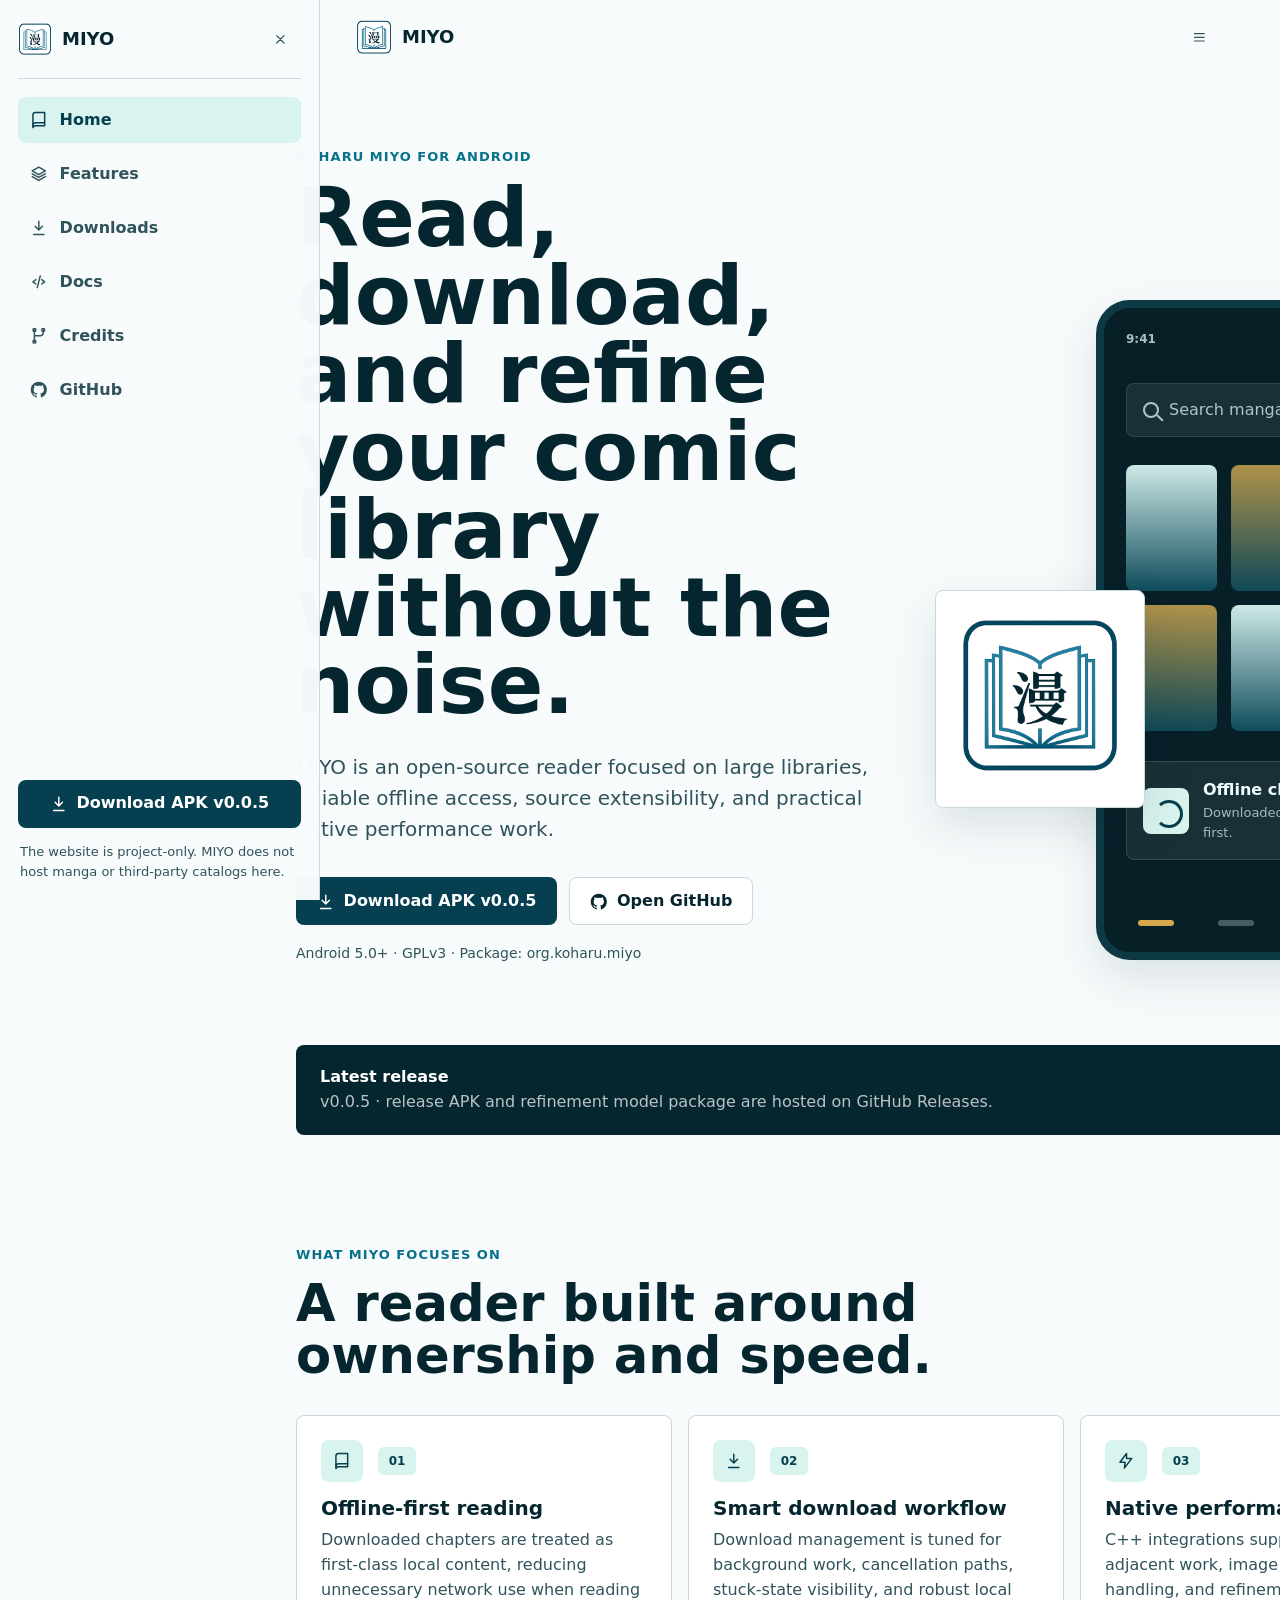
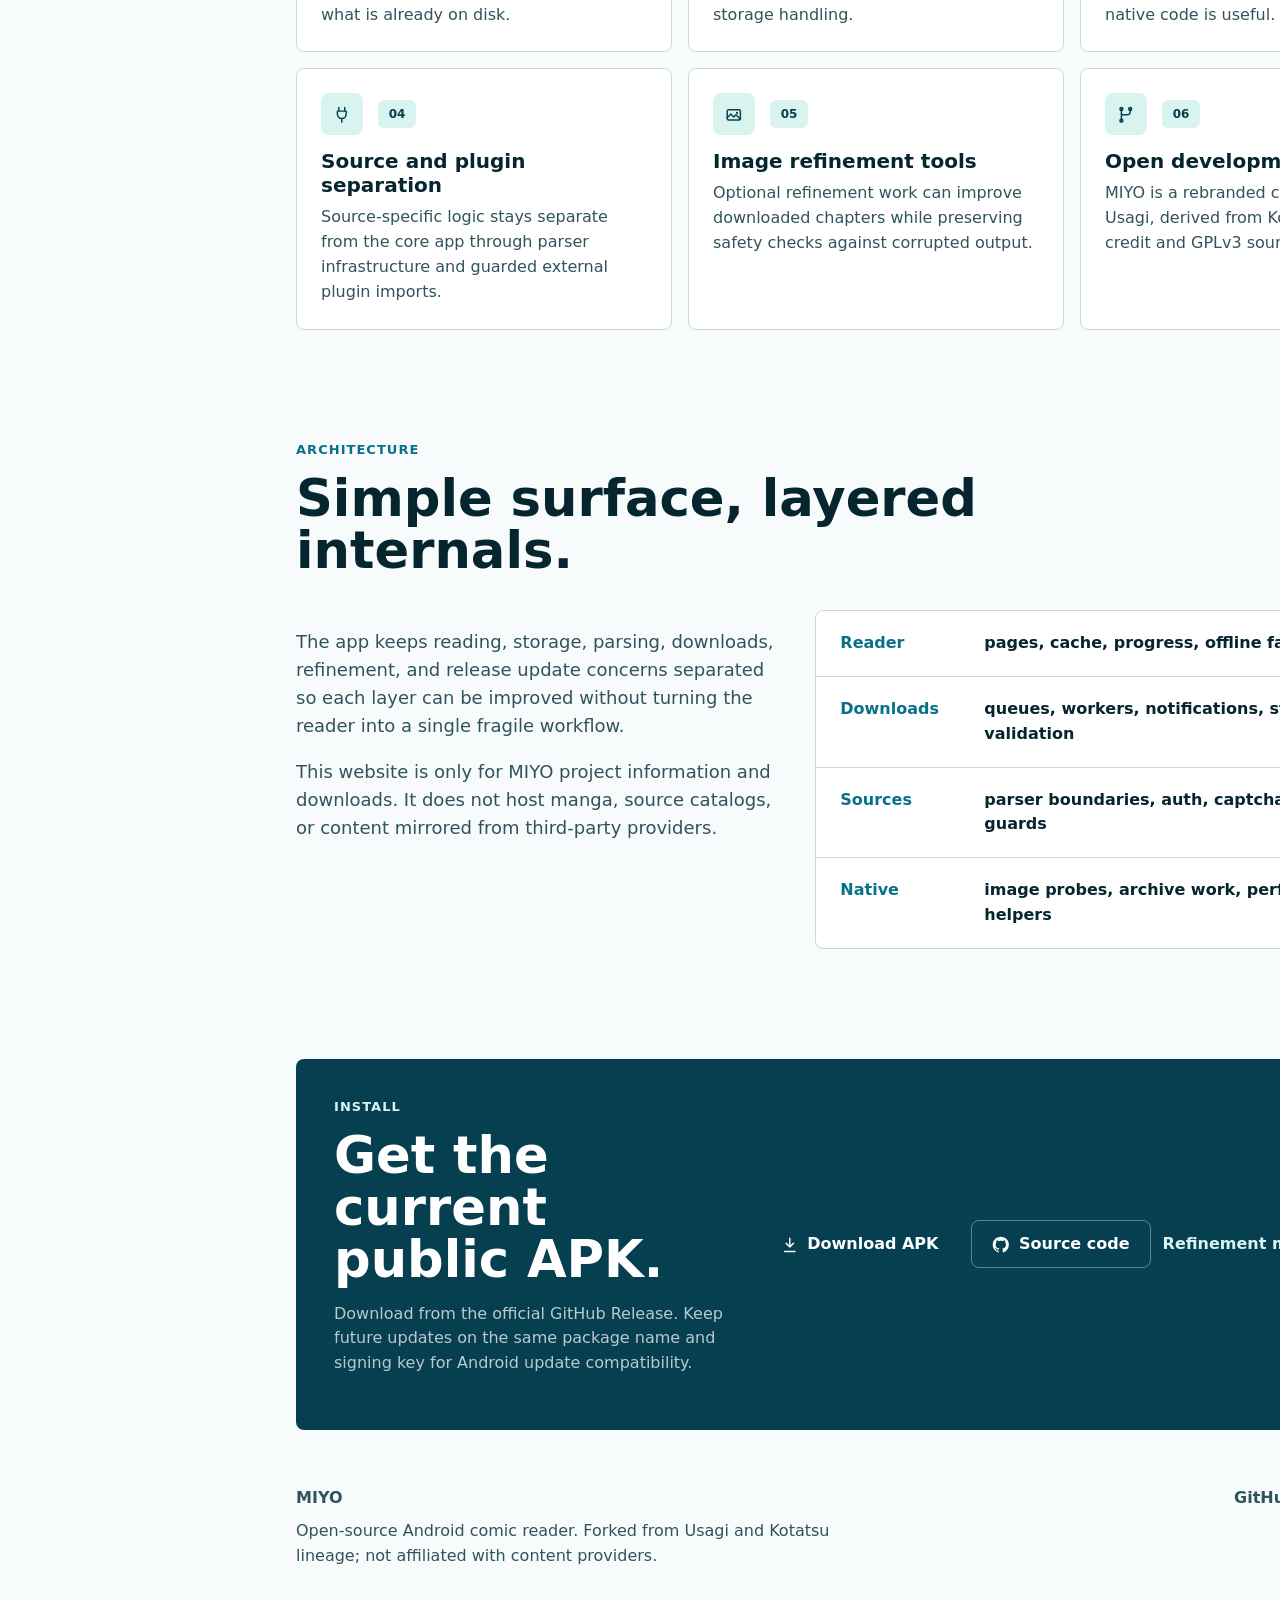
==== index.html @ 1f866a5c "Build MIYO GitHub Pages site" ====
<!doctype html>
<html lang="en">
<head>
  <meta charset="utf-8">
  <meta name="viewport" content="width=device-width, initial-scale=1">
  <title>MIYO - Open-source comic and manga reader for Android</title>
  <meta name="description" content="MIYO is a fast, extensible, open-source comic and manga reader for Android with offline reading, source plugins, smart downloads, and native performance work.">
  <meta name="theme-color" content="#063f4f">
  <meta property="og:title" content="MIYO">
  <meta property="og:description" content="A fast, extensible, open-source comic and manga reader for Android.">
  <meta property="og:type" content="website">
  <meta property="og:image" content="assets/icon.png">
  <link rel="icon" href="assets/icon.png">
  <link rel="stylesheet" href="styles.css">
</head>
<body>
  <a class="skip-link" href="#main">Skip to content</a>

  <header class="site-header" data-elevated="false">
    <a class="brand" href="#top" aria-label="MIYO home">
      <img src="assets/icon.png" alt="" width="36" height="36">
      <span>MIYO</span>
    </a>
    <nav class="site-nav" aria-label="Primary navigation">
      <a href="features/">Features</a>
      <a href="downloads/">Downloads</a>
      <a href="docs/">Docs</a>
      <a href="credits/">Credits</a>
      <a href="github/">GitHub</a>
    </nav>
  </header>

  <main id="main">
    <section class="hero" id="top">
      <div class="hero-copy">
        <p class="eyebrow">Koharu Miyo for Android</p>
        <h1>Read, download, and refine your comic library without the noise.</h1>
        <p class="lead">
          MIYO is an open-source reader focused on large libraries, reliable offline access,
          source extensibility, and practical native performance work.
        </p>
        <div class="hero-actions" id="download">
          <a class="button primary" href="https://github.com/Torro101/MIYO/releases/download/v0.0.5/Miyo-v0.0.5-release.apk">
            <svg class="icon" aria-hidden="true"><use href="assets/icons.svg#download"></use></svg>
            Download APK v0.0.5
          </a>
          <a class="button secondary" href="github/">
            <svg class="icon" aria-hidden="true"><use href="assets/icons.svg#github"></use></svg>
            Open GitHub
          </a>
        </div>
        <p class="fineprint">Android 5.0+ · GPLv3 · Package: org.koharu.miyo</p>
      </div>

      <div class="product-visual" aria-label="MIYO app preview">
        <div class="phone-shell">
          <div class="phone-status">
            <span>9:41</span>
            <span>MIYO</span>
          </div>
          <div class="search-pill">
            <span class="search-icon"></span>
            <span>Search manga</span>
          </div>
          <div class="library-grid" aria-hidden="true">
            <span></span><span></span><span></span>
            <span></span><span></span><span></span>
          </div>
          <div class="reader-panel">
            <div class="reader-line"></div>
            <div>
              <strong>Offline chapter ready</strong>
              <span>Downloaded pages are used first.</span>
            </div>
          </div>
          <div class="bottom-nav" aria-hidden="true">
            <span class="active"></span><span></span><span></span><span></span>
          </div>
        </div>
        <div class="icon-plate">
          <img src="assets/icon.svg" alt="MIYO app icon">
        </div>
      </div>
    </section>

    <section class="release-strip" aria-label="Current release">
      <div>
        <strong>Latest release</strong>
        <span>v0.0.5 · release APK and refinement model package are hosted on GitHub Releases.</span>
      </div>
      <a href="downloads/">Release notes</a>
    </section>

    <section class="section" id="features">
      <div class="section-heading">
        <p class="eyebrow">What MIYO focuses on</p>
        <h2>A reader built around ownership and speed.</h2>
      </div>
      <div class="feature-grid">
        <article class="feature-card">
          <span class="feature-icon"><svg class="icon" aria-hidden="true"><use href="assets/icons.svg#book"></use></svg></span>
          <span class="feature-mark">01</span>
          <h3>Offline-first reading</h3>
          <p>Downloaded chapters are treated as first-class local content, reducing unnecessary network use when reading what is already on disk.</p>
        </article>
        <article class="feature-card">
          <span class="feature-icon"><svg class="icon" aria-hidden="true"><use href="assets/icons.svg#download"></use></svg></span>
          <span class="feature-mark">02</span>
          <h3>Smart download workflow</h3>
          <p>Download management is tuned for background work, cancellation paths, stuck-state visibility, and robust local storage handling.</p>
        </article>
        <article class="feature-card">
          <span class="feature-icon"><svg class="icon" aria-hidden="true"><use href="assets/icons.svg#zap"></use></svg></span>
          <span class="feature-mark">03</span>
          <h3>Native performance helpers</h3>
          <p>C++ integrations support faster startup-adjacent work, image probing, archive handling, and refinement paths where native code is useful.</p>
        </article>
        <article class="feature-card">
          <span class="feature-icon"><svg class="icon" aria-hidden="true"><use href="assets/icons.svg#plug"></use></svg></span>
          <span class="feature-mark">04</span>
          <h3>Source and plugin separation</h3>
          <p>Source-specific logic stays separate from the core app through parser infrastructure and guarded external plugin imports.</p>
        </article>
        <article class="feature-card">
          <span class="feature-icon"><svg class="icon" aria-hidden="true"><use href="assets/icons.svg#image"></use></svg></span>
          <span class="feature-mark">05</span>
          <h3>Image refinement tools</h3>
          <p>Optional refinement work can improve downloaded chapters while preserving safety checks against corrupted output.</p>
        </article>
        <article class="feature-card">
          <span class="feature-icon"><svg class="icon" aria-hidden="true"><use href="assets/icons.svg#branch"></use></svg></span>
          <span class="feature-mark">06</span>
          <h3>Open development</h3>
          <p>MIYO is a rebranded continuation of Usagi, derived from Kotatsu, with visible credit and GPLv3 source availability.</p>
        </article>
      </div>
    </section>

    <section class="architecture" id="architecture">
      <div class="section-heading">
        <p class="eyebrow">Architecture</p>
        <h2>Simple surface, layered internals.</h2>
      </div>
      <div class="architecture-layout">
        <div class="architecture-copy">
          <p>
            The app keeps reading, storage, parsing, downloads, refinement, and release update concerns
            separated so each layer can be improved without turning the reader into a single fragile workflow.
          </p>
          <p>
            This website is only for MIYO project information and downloads. It does not host manga,
            source catalogs, or content mirrored from third-party providers.
          </p>
        </div>
        <ol class="system-list">
          <li><span>Reader</span><strong>pages, cache, progress, offline fallback</strong></li>
          <li><span>Downloads</span><strong>queues, workers, notifications, storage validation</strong></li>
          <li><span>Sources</span><strong>parser boundaries, auth, captcha handoff, plugin guards</strong></li>
          <li><span>Native</span><strong>image probes, archive work, performance helpers</strong></li>
        </ol>
      </div>
    </section>

    <section class="download-panel">
      <div>
        <p class="eyebrow">Install</p>
        <h2>Get the current public APK.</h2>
        <p>Download from the official GitHub Release. Keep future updates on the same package name and signing key for Android update compatibility.</p>
      </div>
      <div class="download-actions">
        <a class="button primary" href="https://github.com/Torro101/MIYO/releases/download/v0.0.5/Miyo-v0.0.5-release.apk">
          <svg class="icon" aria-hidden="true"><use href="assets/icons.svg#download"></use></svg>
          Download APK
        </a>
        <a class="button secondary" href="github/">
          <svg class="icon" aria-hidden="true"><use href="assets/icons.svg#github"></use></svg>
          Source code
        </a>
        <a class="text-link" href="https://github.com/Torro101/MIYO/releases/download/v0.0.5/miyo-refinement-models-v0.0.5.zip">Refinement models package</a>
      </div>
    </section>
  </main>

  <footer class="site-footer">
    <div>
      <strong>MIYO</strong>
      <p>Open-source Android comic reader. Forked from Usagi and Kotatsu lineage; not affiliated with content providers.</p>
    </div>
    <nav aria-label="Footer links">
      <a href="github/">GitHub</a>
      <a href="downloads/">Releases</a>
      <a href="docs/">Docs</a>
    </nav>
  </footer>

  <script src="script.js"></script>
</body>
</html>
---- styles.css ----
:root {
  color-scheme: light;
  --ink: #06262f;
  --ink-soft: #31535c;
  --line: #c9d8dc;
  --surface: #f7fbfc;
  --surface-strong: #ffffff;
  --teal: #08718a;
  --teal-dark: #063f4f;
  --mint: #d9f3ef;
  --gold: #d6a84b;
  --shadow: 0 18px 50px rgba(6, 38, 47, 0.12);
  --max: 1160px;
}

* {
  box-sizing: border-box;
}

html {
  scroll-behavior: smooth;
}

body {
  margin: 0;
  font-family: ui-sans-serif, system-ui, -apple-system, BlinkMacSystemFont, "Segoe UI", sans-serif;
  color: var(--ink);
  background: var(--surface);
  line-height: 1.55;
  transition: padding-left 180ms ease;
}

a {
  color: inherit;
  text-decoration: none;
}

img {
  max-width: 100%;
}

.skip-link {
  position: absolute;
  left: 16px;
  top: -48px;
  z-index: 10;
  background: var(--ink);
  color: white;
  padding: 10px 14px;
  border-radius: 6px;
}

.skip-link:focus {
  top: 16px;
}

.site-header {
  position: sticky;
  top: 0;
  z-index: 5;
  display: flex;
  align-items: center;
  justify-content: space-between;
  gap: 24px;
  padding: 16px max(24px, calc((100vw - var(--max)) / 2));
  background: rgba(247, 251, 252, 0.88);
  border-bottom: 1px solid transparent;
  backdrop-filter: blur(18px);
}

.site-header[data-elevated="true"] {
  border-color: rgba(6, 38, 47, 0.12);
}

.brand {
  display: inline-flex;
  align-items: center;
  gap: 10px;
  font-size: 18px;
  font-weight: 780;
  letter-spacing: 0;
}

.brand img {
  width: 36px;
  height: 36px;
  border-radius: 8px;
}

.site-nav {
  display: flex;
  align-items: center;
  gap: 22px;
  color: var(--ink-soft);
  font-size: 14px;
  font-weight: 640;
}

.site-nav a:hover,
.text-link:hover {
  color: var(--teal);
}

.sr-only {
  position: absolute;
  width: 1px;
  height: 1px;
  padding: 0;
  margin: -1px;
  overflow: hidden;
  clip: rect(0, 0, 0, 0);
  white-space: nowrap;
  border: 0;
}

.menu-button,
.sidebar-close {
  display: inline-flex;
  align-items: center;
  justify-content: center;
  width: 42px;
  height: 42px;
  color: var(--ink-soft);
  background: transparent;
  border: 1px solid transparent;
  border-radius: 8px;
  cursor: pointer;
}

.menu-button {
  margin-left: auto;
}

.menu-button:hover,
.sidebar-close:hover {
  color: var(--teal-dark);
  background: white;
  border-color: var(--line);
}

.sidebar-overlay {
  position: fixed;
  inset: 0;
  z-index: 20;
  background: rgba(6, 38, 47, 0.38);
}

.sidebar-overlay[hidden] {
  display: none;
}

.site-sidebar {
  position: fixed;
  inset: 0 auto 0 0;
  z-index: 30;
  display: flex;
  flex-direction: column;
  width: min(320px, 88vw);
  padding: 18px;
  background: rgba(247, 251, 252, 0.98);
  border-right: 1px solid var(--line);
  box-shadow: var(--shadow);
  transform: translateX(-102%);
  transition: transform 180ms ease;
}

.sidebar-open .site-sidebar {
  transform: translateX(0);
}

.sidebar-head {
  display: flex;
  align-items: center;
  justify-content: space-between;
  gap: 12px;
  padding-bottom: 18px;
  border-bottom: 1px solid var(--line);
}

.sidebar-brand {
  display: inline-flex;
  align-items: center;
  gap: 10px;
  font-size: 18px;
  font-weight: 780;
}

.sidebar-brand img {
  width: 34px;
  height: 34px;
  border-radius: 8px;
}

.sidebar-nav {
  display: grid;
  gap: 8px;
  padding: 18px 0;
}

.sidebar-nav a {
  display: flex;
  align-items: center;
  gap: 12px;
  min-height: 46px;
  padding: 0 12px;
  color: var(--ink-soft);
  border-radius: 8px;
  font-weight: 740;
}

.sidebar-nav a:hover,
.sidebar-nav a[aria-current="page"] {
  color: var(--teal-dark);
  background: var(--mint);
}

.sidebar-download {
  display: inline-flex;
  align-items: center;
  justify-content: center;
  gap: 9px;
  min-height: 48px;
  margin-top: auto;
  color: white;
  background: var(--teal-dark);
  border-radius: 8px;
  font-weight: 780;
}

.sidebar-download:hover {
  background: var(--teal);
}

.sidebar-note {
  margin: 14px 2px 0;
  color: var(--ink-soft);
  font-size: 13px;
}

.hero {
  min-height: 760px;
  display: grid;
  grid-template-columns: minmax(0, 1.05fr) minmax(320px, 0.95fr);
  align-items: center;
  gap: 64px;
  width: min(var(--max), calc(100vw - 48px));
  margin: 0 auto;
  padding: 72px 0 80px;
}

.eyebrow {
  margin: 0 0 12px;
  color: var(--teal);
  font-size: 13px;
  font-weight: 800;
  letter-spacing: 0.08em;
  text-transform: uppercase;
}

h1,
h2,
h3,
p {
  text-wrap: pretty;
}

h1 {
  max-width: 760px;
  margin: 0;
  font-size: clamp(42px, 7vw, 82px);
  line-height: 0.95;
  letter-spacing: 0;
}

h2 {
  max-width: 720px;
  margin: 0;
  font-size: clamp(32px, 4vw, 52px);
  line-height: 1.02;
  letter-spacing: 0;
}

h3 {
  margin: 14px 0 8px;
  font-size: 20px;
  line-height: 1.2;
}

.lead {
  max-width: 640px;
  margin: 28px 0 0;
  color: var(--ink-soft);
  font-size: 20px;
}

.hero-actions,
.download-actions {
  display: flex;
  flex-wrap: wrap;
  align-items: center;
  gap: 12px;
  margin-top: 32px;
}

.button {
  display: inline-flex;
  align-items: center;
  justify-content: center;
  gap: 9px;
  min-height: 48px;
  padding: 0 20px;
  border-radius: 8px;
  font-weight: 760;
  border: 1px solid transparent;
}

.icon {
  width: 1.1em;
  height: 1.1em;
  flex: none;
}

.button.primary {
  color: white;
  background: var(--teal-dark);
}

.button.primary:hover {
  background: var(--teal);
}

.button.secondary {
  color: var(--ink);
  background: white;
  border-color: var(--line);
}

.button.secondary:hover {
  border-color: var(--teal);
}

.fineprint {
  margin: 18px 0 0;
  color: var(--ink-soft);
  font-size: 14px;
}

.product-visual {
  position: relative;
  min-height: 560px;
}

.phone-shell {
  position: absolute;
  right: 0;
  top: 24px;
  width: min(360px, 78vw);
  height: 660px;
  padding: 22px;
  color: #eefcff;
  background: #071f27;
  border: 8px solid #0d3945;
  border-radius: 34px;
  box-shadow: var(--shadow);
}

.phone-status,
.bottom-nav {
  display: flex;
  justify-content: space-between;
  color: rgba(238, 252, 255, 0.72);
  font-size: 12px;
  font-weight: 700;
}

.search-pill {
  display: flex;
  align-items: center;
  gap: 10px;
  margin-top: 34px;
  padding: 14px 16px;
  color: rgba(238, 252, 255, 0.72);
  background: rgba(255, 255, 255, 0.08);
  border: 1px solid rgba(255, 255, 255, 0.1);
  border-radius: 8px;
}

.search-icon {
  width: 16px;
  height: 16px;
  border: 2px solid currentColor;
  border-radius: 50%;
  position: relative;
}

.search-icon::after {
  content: "";
  position: absolute;
  width: 8px;
  height: 2px;
  right: -7px;
  bottom: -3px;
  background: currentColor;
  transform: rotate(45deg);
}

.library-grid {
  display: grid;
  grid-template-columns: repeat(3, 1fr);
  gap: 14px;
  margin-top: 28px;
}

.library-grid span {
  display: block;
  aspect-ratio: 0.72;
  border-radius: 8px;
  background:
    linear-gradient(180deg, rgba(217, 243, 239, 0.95), rgba(8, 113, 138, 0.34)),
    #123944;
}

.library-grid span:nth-child(2n) {
  background:
    linear-gradient(180deg, rgba(214, 168, 75, 0.8), rgba(8, 113, 138, 0.28)),
    #123944;
}

.reader-panel {
  display: grid;
  grid-template-columns: 46px 1fr;
  gap: 14px;
  align-items: center;
  margin-top: 30px;
  padding: 16px;
  background: rgba(255, 255, 255, 0.08);
  border: 1px solid rgba(255, 255, 255, 0.12);
  border-radius: 8px;
}

.reader-line {
  width: 46px;
  height: 46px;
  border-radius: 8px;
  background: var(--mint);
  position: relative;
}

.reader-line::after {
  content: "";
  position: absolute;
  left: 12px;
  top: 12px;
  width: 22px;
  height: 22px;
  border: 3px solid var(--teal-dark);
  border-left-color: transparent;
  border-radius: 50%;
}

.reader-panel strong,
.reader-panel span {
  display: block;
}

.reader-panel span {
  color: rgba(238, 252, 255, 0.68);
  font-size: 13px;
}

.bottom-nav {
  position: absolute;
  left: 34px;
  right: 34px;
  bottom: 26px;
}

.bottom-nav span {
  width: 36px;
  height: 6px;
  border-radius: 3px;
  background: rgba(238, 252, 255, 0.28);
}

.bottom-nav .active {
  background: var(--gold);
}

.icon-plate {
  position: absolute;
  left: 0;
  bottom: 28px;
  width: 210px;
  padding: 22px;
  background: white;
  border: 1px solid var(--line);
  border-radius: 8px;
  box-shadow: var(--shadow);
}

.release-strip,
.section,
.architecture,
.download-panel,
.site-footer {
  width: min(var(--max), calc(100vw - 48px));
  margin: 0 auto;
}

.release-strip {
  display: flex;
  align-items: center;
  justify-content: space-between;
  gap: 24px;
  padding: 20px 24px;
  background: var(--ink);
  color: white;
  border-radius: 8px;
}

.release-strip span {
  display: block;
  color: rgba(255, 255, 255, 0.72);
}

.release-strip a {
  color: var(--mint);
  font-weight: 760;
}

.section,
.architecture {
  padding: 110px 0 0;
}

.section-heading {
  margin-bottom: 34px;
}

.feature-grid {
  display: grid;
  grid-template-columns: repeat(3, minmax(0, 1fr));
  gap: 16px;
}

.feature-card {
  position: relative;
  min-height: 230px;
  padding: 24px;
  background: white;
  border: 1px solid var(--line);
  border-radius: 8px;
}

.feature-icon {
  display: inline-flex;
  align-items: center;
  justify-content: center;
  width: 42px;
  height: 42px;
  margin-right: 10px;
  color: var(--teal-dark);
  background: var(--mint);
  border-radius: 8px;
  vertical-align: middle;
}

.feature-card p {
  margin: 0;
  color: var(--ink-soft);
}

.feature-mark {
  display: inline-flex;
  align-items: center;
  justify-content: center;
  width: 38px;
  height: 28px;
  color: var(--teal-dark);
  background: var(--mint);
  border-radius: 6px;
  font-size: 12px;
  font-weight: 800;
  vertical-align: middle;
}

.architecture-layout {
  display: grid;
  grid-template-columns: minmax(0, 0.86fr) minmax(320px, 1.14fr);
  gap: 36px;
  align-items: start;
}

.architecture-copy {
  color: var(--ink-soft);
  font-size: 18px;
}

.system-list {
  margin: 0;
  padding: 0;
  list-style: none;
  border: 1px solid var(--line);
  border-radius: 8px;
  background: white;
}

.system-list li {
  display: grid;
  grid-template-columns: 120px 1fr;
  gap: 24px;
  padding: 20px 24px;
  border-bottom: 1px solid var(--line);
}

.system-list li:last-child {
  border-bottom: 0;
}

.system-list span {
  color: var(--teal);
  font-weight: 780;
}

.system-list strong {
  font-weight: 650;
}

.download-panel {
  display: grid;
  grid-template-columns: minmax(0, 1fr) auto;
  gap: 32px;
  align-items: center;
  margin-top: 110px;
  padding: 38px;
  color: white;
  background: var(--teal-dark);
  border-radius: 8px;
}

.download-panel .eyebrow,
.download-panel .text-link {
  color: var(--mint);
}

.download-panel p {
  max-width: 640px;
  color: rgba(255, 255, 255, 0.72);
}

.download-panel .button.secondary {
  color: white;
  background: transparent;
  border-color: rgba(255, 255, 255, 0.36);
}

.download-actions {
  justify-content: flex-end;
  margin-top: 0;
}

.text-link {
  font-weight: 760;
  color: var(--teal);
}

.site-footer {
  display: flex;
  align-items: flex-start;
  justify-content: space-between;
  gap: 32px;
  padding: 56px 0;
  color: var(--ink-soft);
}

.site-footer p {
  max-width: 540px;
  margin: 8px 0 0;
}

.site-footer nav {
  display: flex;
  gap: 18px;
  font-weight: 700;
}

.page-hero {
  width: min(var(--max), calc(100vw - 48px));
  margin: 0 auto;
  padding: 74px 0 54px;
}

.page-hero h1 {
  max-width: 880px;
}

.page-hero .lead {
  max-width: 760px;
}

.page-nav {
  display: flex;
  flex-wrap: wrap;
  gap: 10px;
  width: min(var(--max), calc(100vw - 48px));
  margin: 0 auto 42px;
}

.page-nav a {
  display: inline-flex;
  align-items: center;
  gap: 8px;
  padding: 10px 14px;
  color: var(--ink-soft);
  background: white;
  border: 1px solid var(--line);
  border-radius: 8px;
  font-weight: 720;
}

.page-nav a[aria-current="page"],
.page-nav a:hover {
  color: var(--teal-dark);
  border-color: var(--teal);
}

.content-section {
  width: min(var(--max), calc(100vw - 48px));
  margin: 0 auto;
  padding: 46px 0;
  border-top: 1px solid var(--line);
}

.content-section:first-of-type {
  border-top: 0;
}

.content-grid {
  display: grid;
  grid-template-columns: repeat(2, minmax(0, 1fr));
  gap: 16px;
}

.detail-card,
.doc-card {
  padding: 24px;
  background: white;
  border: 1px solid var(--line);
  border-radius: 8px;
}

.detail-card h2,
.doc-card h2,
.detail-card h3,
.doc-card h3 {
  margin-top: 0;
}

.detail-card p,
.doc-card p,
.detail-list {
  color: var(--ink-soft);
}

.detail-list {
  margin: 16px 0 0;
  padding: 0;
  list-style: none;
}

.detail-list li {
  display: grid;
  grid-template-columns: 24px 1fr;
  gap: 10px;
  margin: 12px 0;
}

.detail-list .icon {
  margin-top: 3px;
  color: var(--teal);
}

.callout {
  padding: 24px;
  color: white;
  background: var(--ink);
  border-radius: 8px;
}

.callout a {
  color: var(--mint);
  font-weight: 760;
}

.release-table {
  width: 100%;
  border-collapse: collapse;
  overflow: hidden;
  background: white;
  border: 1px solid var(--line);
  border-radius: 8px;
}

.release-table th,
.release-table td {
  padding: 16px;
  text-align: left;
  border-bottom: 1px solid var(--line);
}

.release-table tr:last-child td {
  border-bottom: 0;
}

.release-table th {
  color: var(--ink);
  background: #edf6f8;
}

.release-table td {
  color: var(--ink-soft);
}

.redirect-panel {
  min-height: 70vh;
  display: grid;
  place-items: center;
  padding: 32px;
}

.redirect-card {
  width: min(620px, 100%);
  padding: 34px;
  background: white;
  border: 1px solid var(--line);
  border-radius: 8px;
  box-shadow: var(--shadow);
}

@media (max-width: 900px) {
  .site-header {
    position: static;
  }

  .site-nav {
    display: none;
  }

  .hero {
    min-height: auto;
    grid-template-columns: 1fr;
    padding-top: 44px;
  }

  .product-visual {
    min-height: 600px;
  }

  .phone-shell {
    left: 50%;
    right: auto;
    transform: translateX(-50%);
  }

  .icon-plate {
    left: 24px;
  }

  .feature-grid,
  .architecture-layout,
  .download-panel,
  .content-grid {
    grid-template-columns: 1fr;
  }

  .download-actions {
    justify-content: flex-start;
  }
}

@media (min-width: 1180px) {
  body.sidebar-wide-open {
    padding-left: 296px;
  }

  body.sidebar-wide-open .site-sidebar {
    box-shadow: none;
  }

  body.sidebar-wide-open .site-header {
    justify-content: flex-start;
  }

  body.sidebar-wide-open .site-nav {
    display: none;
  }
}

@media (max-width: 1179px) {
  body.sidebar-open {
    overflow: hidden;
  }
}

@media (max-width: 560px) {
  .hero,
  .release-strip,
  .section,
  .architecture,
  .download-panel,
  .site-footer,
  .page-hero,
  .page-nav,
  .content-section {
    width: min(100vw - 32px, var(--max));
  }

  .hero-actions,
  .download-actions,
  .release-strip,
  .site-footer {
    align-items: stretch;
    flex-direction: column;
  }

  .button {
    width: 100%;
  }

  .phone-shell {
    width: calc(100vw - 42px);
  }

  .icon-plate {
    width: 160px;
  }

  .system-list li {
    grid-template-columns: 1fr;
    gap: 6px;
  }
}

@media (prefers-reduced-motion: reduce) {
  html {
    scroll-behavior: auto;
  }
}
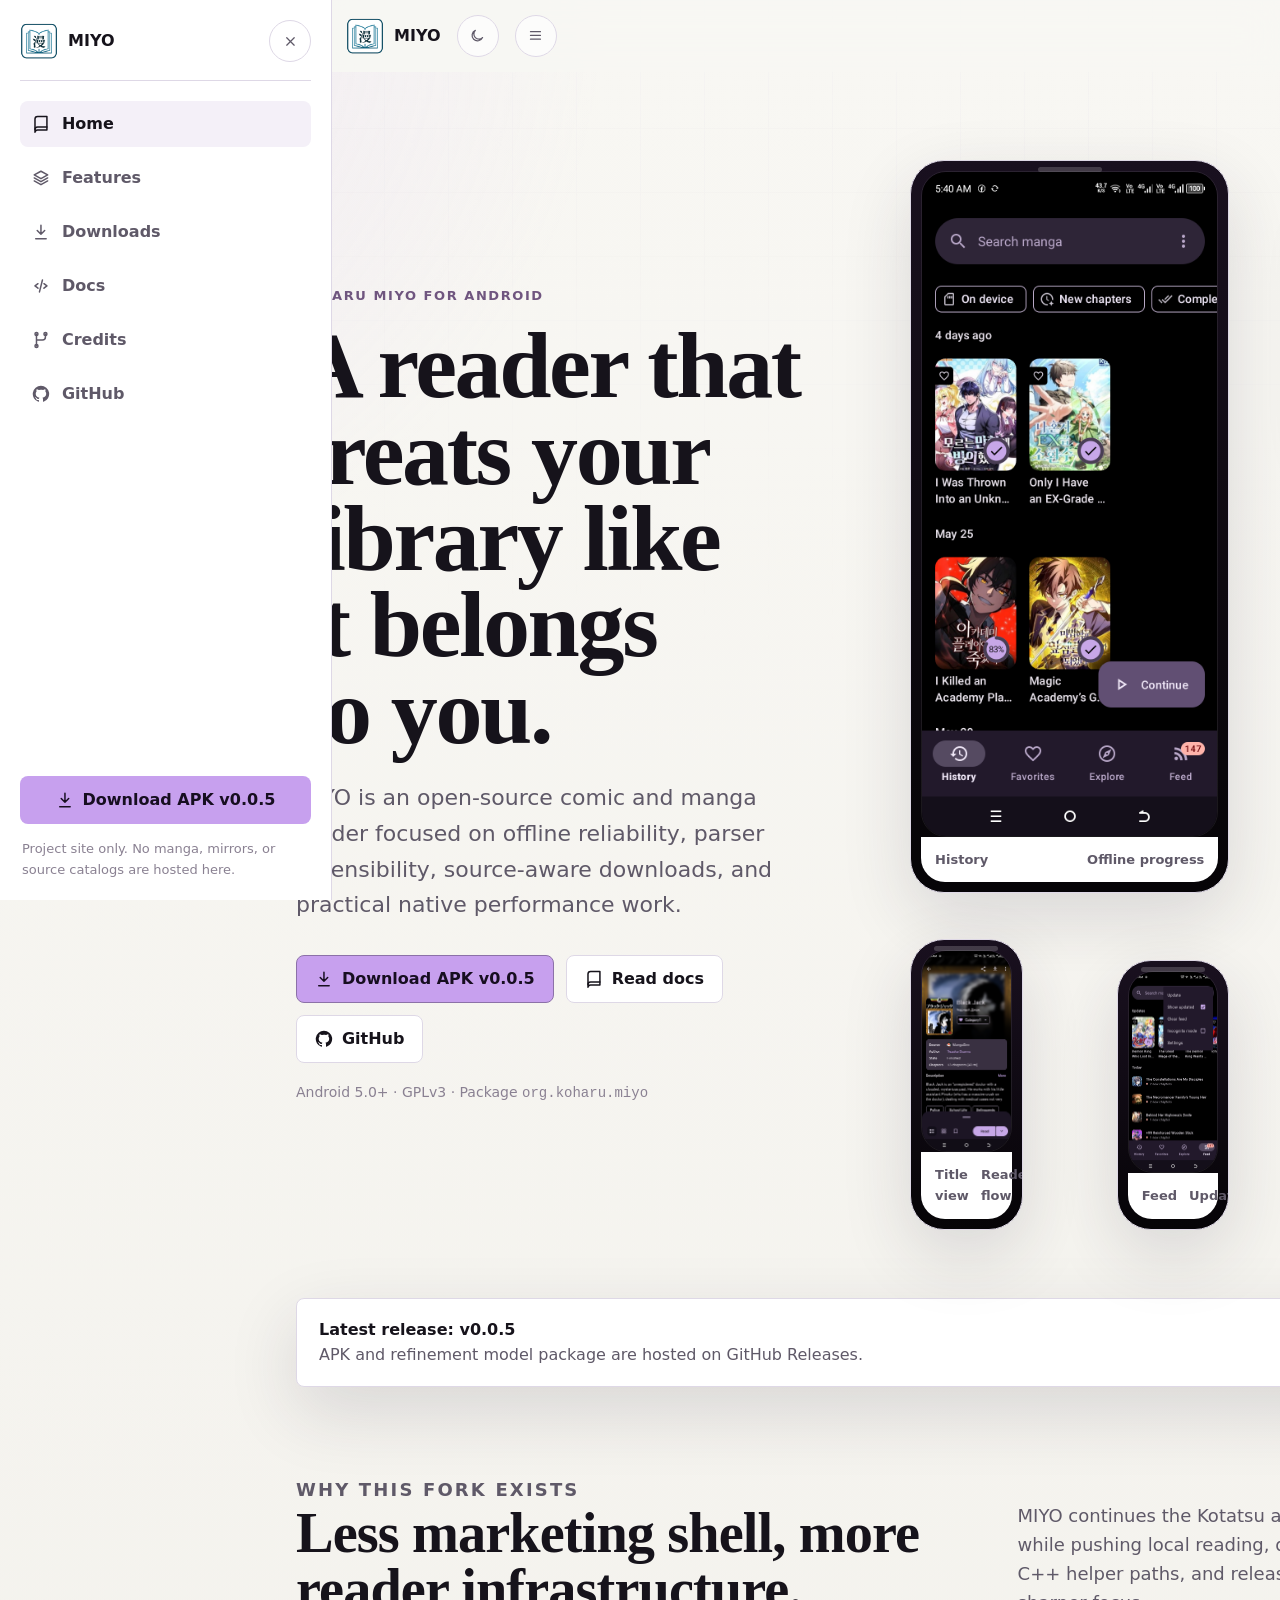
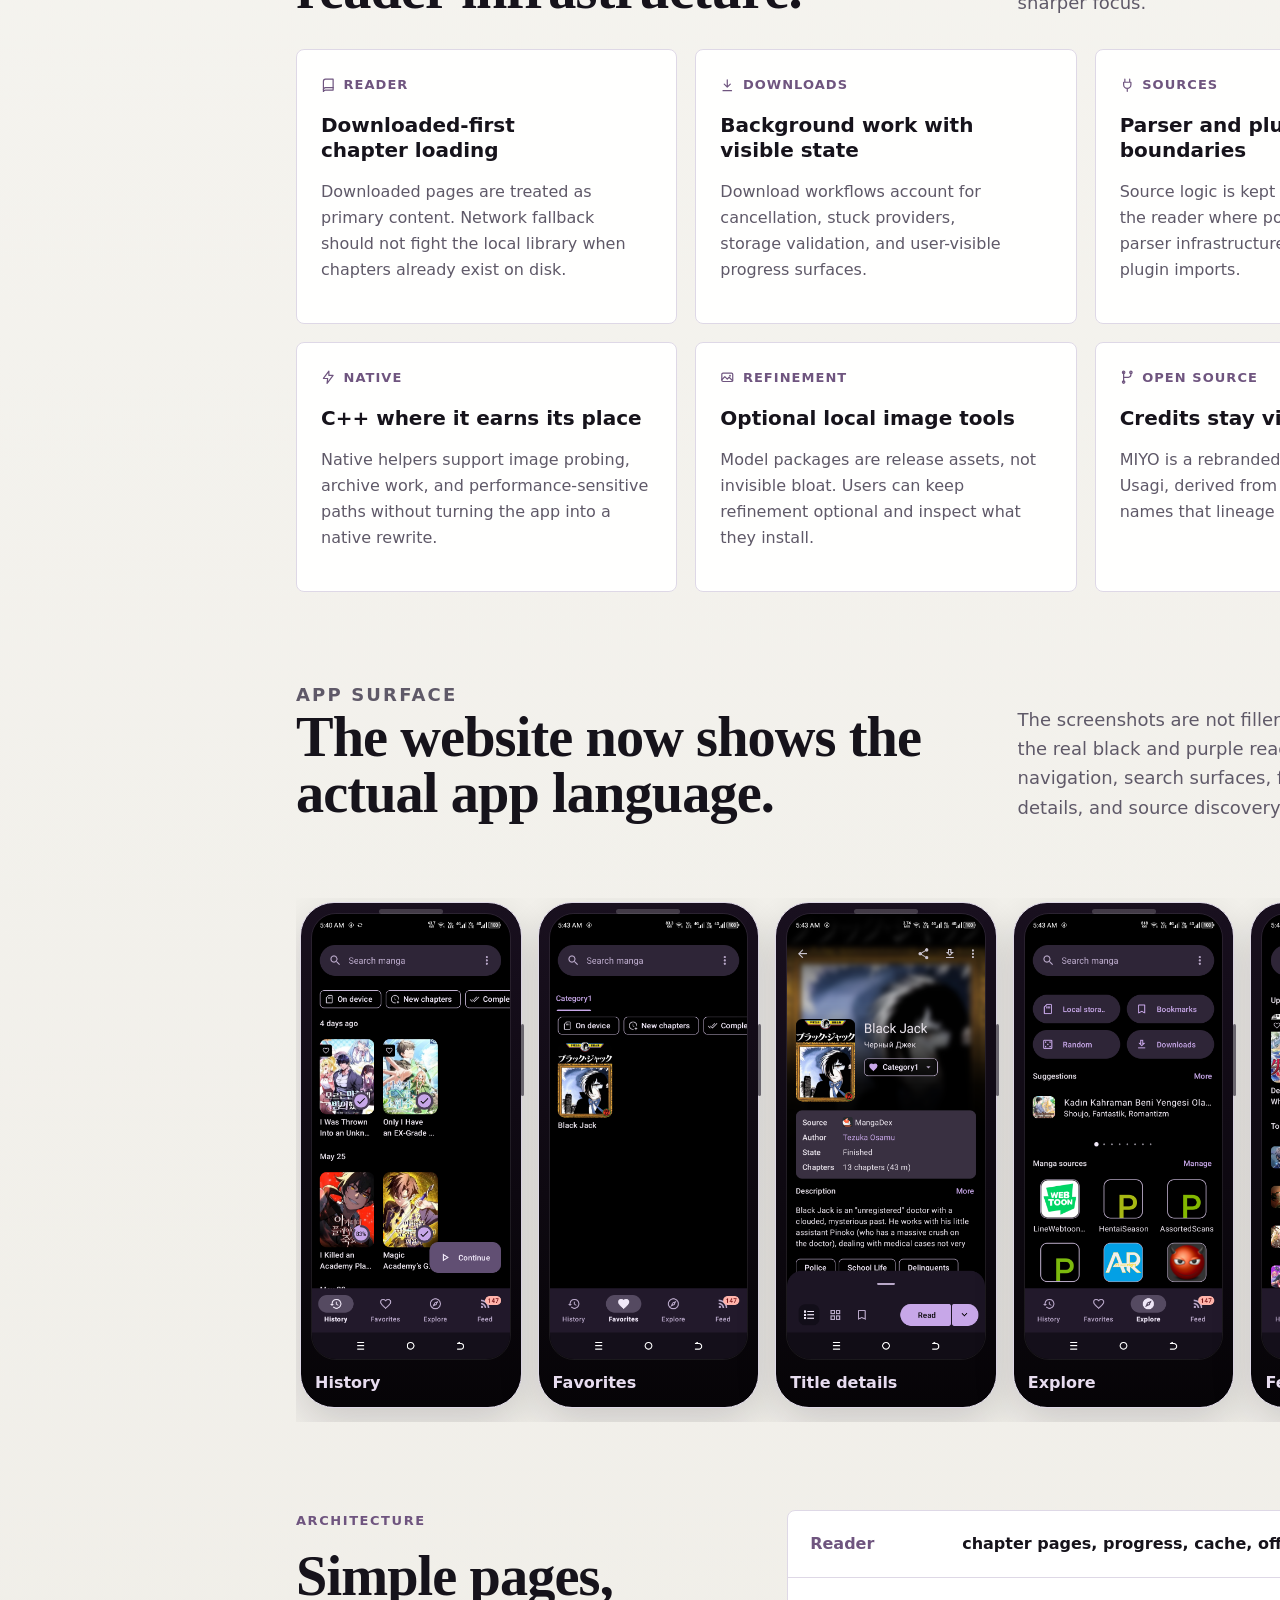
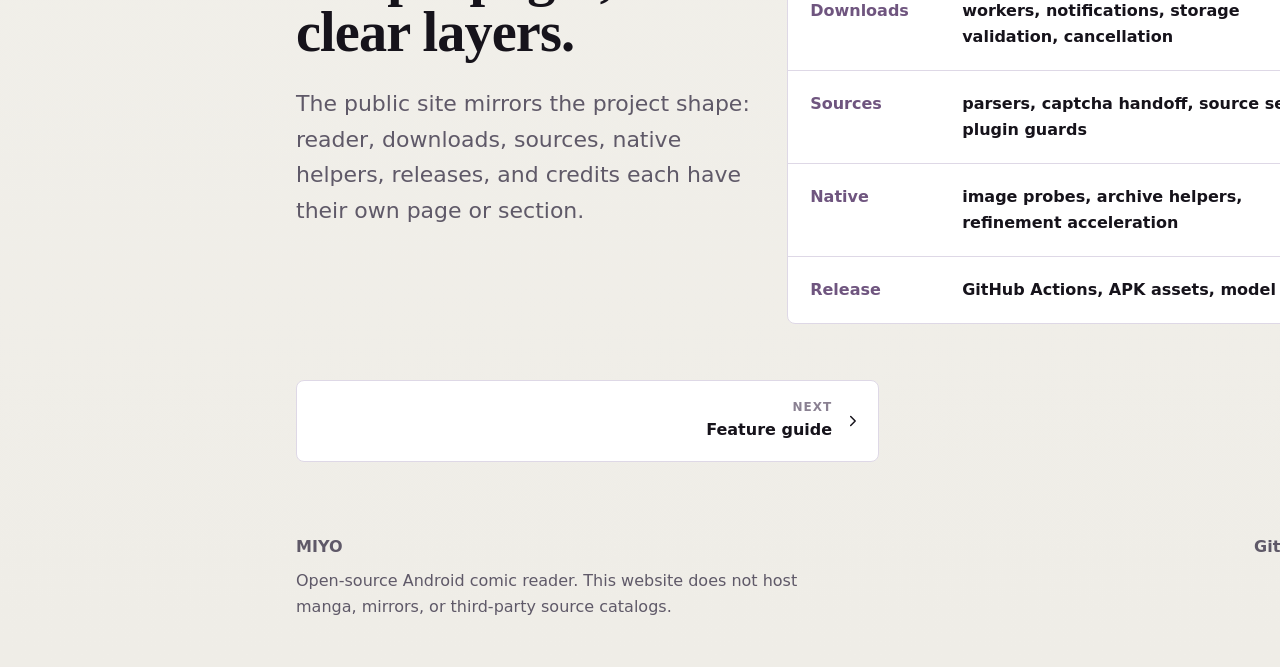
==== commit 84e1a078: "Redesign MIYO GitHub Pages site" ====
--- a/index.html
+++ b/index.html
@@ -5,7 +5,7 @@
   <meta name="viewport" content="width=device-width, initial-scale=1">
   <title>MIYO - Open-source comic and manga reader for Android</title>
   <meta name="description" content="MIYO is a fast, extensible, open-source comic and manga reader for Android with offline reading, source plugins, smart downloads, and native performance work.">
-  <meta name="theme-color" content="#063f4f">
+  <meta name="theme-color" content="#2c2037">
   <meta property="og:title" content="MIYO">
   <meta property="og:description" content="A fast, extensible, open-source comic and manga reader for Android.">
   <meta property="og:type" content="website">
@@ -17,8 +17,8 @@
   <a class="skip-link" href="#main">Skip to content</a>
 
   <header class="site-header" data-elevated="false">
-    <a class="brand" href="#top" aria-label="MIYO home">
-      <img src="assets/icon.png" alt="" width="36" height="36">
+    <a class="brand" href="./" aria-label="MIYO home">
+      <img src="assets/icon.png" alt="" width="38" height="38">
       <span>MIYO</span>
     </a>
     <nav class="site-nav" aria-label="Primary navigation">
@@ -30,161 +30,172 @@
     </nav>
   </header>
 
-  <main id="main">
-    <section class="hero" id="top">
-      <div class="hero-copy">
+  <main id="main" class="shell">
+    <section class="hero">
+      <div>
         <p class="eyebrow">Koharu Miyo for Android</p>
-        <h1>Read, download, and refine your comic library without the noise.</h1>
+        <h1>A reader that treats your library like it belongs to you.</h1>
         <p class="lead">
-          MIYO is an open-source reader focused on large libraries, reliable offline access,
-          source extensibility, and practical native performance work.
+          MIYO is an open-source comic and manga reader focused on offline reliability,
+          parser extensibility, source-aware downloads, and practical native performance work.
         </p>
-        <div class="hero-actions" id="download">
+        <div class="hero-actions">
           <a class="button primary" href="https://github.com/Torro101/MIYO/releases/download/v0.0.5/Miyo-v0.0.5-release.apk">
             <svg class="icon" aria-hidden="true"><use href="assets/icons.svg#download"></use></svg>
             Download APK v0.0.5
           </a>
+          <a class="button secondary" href="docs/">
+            <svg class="icon" aria-hidden="true"><use href="assets/icons.svg#book"></use></svg>
+            Read docs
+          </a>
           <a class="button secondary" href="github/">
             <svg class="icon" aria-hidden="true"><use href="assets/icons.svg#github"></use></svg>
-            Open GitHub
+            GitHub
           </a>
         </div>
-        <p class="fineprint">Android 5.0+ · GPLv3 · Package: org.koharu.miyo</p>
-      </div>
-
-      <div class="product-visual" aria-label="MIYO app preview">
-        <div class="phone-shell">
-          <div class="phone-status">
-            <span>9:41</span>
-            <span>MIYO</span>
-          </div>
-          <div class="search-pill">
-            <span class="search-icon"></span>
-            <span>Search manga</span>
-          </div>
-          <div class="library-grid" aria-hidden="true">
-            <span></span><span></span><span></span>
-            <span></span><span></span><span></span>
-          </div>
-          <div class="reader-panel">
-            <div class="reader-line"></div>
-            <div>
-              <strong>Offline chapter ready</strong>
-              <span>Downloaded pages are used first.</span>
-            </div>
-          </div>
-          <div class="bottom-nav" aria-hidden="true">
-            <span class="active"></span><span></span><span></span><span></span>
-          </div>
-        </div>
-        <div class="icon-plate">
-          <img src="assets/icon.svg" alt="MIYO app icon">
-        </div>
-      </div>
-    </section>
-
-    <section class="release-strip" aria-label="Current release">
+        <p class="fineprint">Android 5.0+ · GPLv3 · Package <code>org.koharu.miyo</code></p>
+      </div>
+
+      <div class="hero-visual" aria-label="MIYO app screenshots">
+        <div class="screen-wall">
+          <figure class="shot-card large">
+            <img src="assets/screenshots/history.png" alt="MIYO history screen showing downloaded manga cards">
+            <figcaption class="shot-caption"><span>History</span><span>Offline progress</span></figcaption>
+          </figure>
+          <figure class="shot-card small">
+            <img src="assets/screenshots/explore.png" alt="MIYO explore screen with source shortcuts and manga sources">
+            <figcaption class="shot-caption"><span>Explore</span><span>Sources</span></figcaption>
+          </figure>
+          <figure class="shot-card">
+            <img src="assets/screenshots/title.png" alt="MIYO manga detail screen">
+            <figcaption class="shot-caption"><span>Title view</span><span>Reader flow</span></figcaption>
+          </figure>
+          <figure class="shot-card">
+            <img src="assets/screenshots/feed.png" alt="MIYO feed screen with update menu">
+            <figcaption class="shot-caption"><span>Feed</span><span>Updates</span></figcaption>
+          </figure>
+        </div>
+      </div>
+    </section>
+
+    <section class="release-strip" aria-label="Latest release">
       <div>
-        <strong>Latest release</strong>
-        <span>v0.0.5 · release APK and refinement model package are hosted on GitHub Releases.</span>
-      </div>
-      <a href="downloads/">Release notes</a>
-    </section>
-
-    <section class="section" id="features">
-      <div class="section-heading">
-        <p class="eyebrow">What MIYO focuses on</p>
-        <h2>A reader built around ownership and speed.</h2>
+        <strong>Latest release: v0.0.5</strong>
+        <span>APK and refinement model package are hosted on GitHub Releases.</span>
+      </div>
+      <a class="text-link" href="downloads/">View release page</a>
+    </section>
+
+    <section class="section">
+      <div class="section-head">
+        <div>
+          <p class="eyebrow">Why this fork exists</p>
+          <h2>Less marketing shell, more reader infrastructure.</h2>
+        </div>
+        <p>
+          MIYO continues the Kotatsu and Usagi lineage while pushing local reading,
+          download diagnostics, C++ helper paths, and release automation into sharper focus.
+        </p>
       </div>
       <div class="feature-grid">
         <article class="feature-card">
-          <span class="feature-icon"><svg class="icon" aria-hidden="true"><use href="assets/icons.svg#book"></use></svg></span>
-          <span class="feature-mark">01</span>
-          <h3>Offline-first reading</h3>
-          <p>Downloaded chapters are treated as first-class local content, reducing unnecessary network use when reading what is already on disk.</p>
-        </article>
-        <article class="feature-card">
-          <span class="feature-icon"><svg class="icon" aria-hidden="true"><use href="assets/icons.svg#download"></use></svg></span>
-          <span class="feature-mark">02</span>
-          <h3>Smart download workflow</h3>
-          <p>Download management is tuned for background work, cancellation paths, stuck-state visibility, and robust local storage handling.</p>
-        </article>
-        <article class="feature-card">
-          <span class="feature-icon"><svg class="icon" aria-hidden="true"><use href="assets/icons.svg#zap"></use></svg></span>
-          <span class="feature-mark">03</span>
-          <h3>Native performance helpers</h3>
-          <p>C++ integrations support faster startup-adjacent work, image probing, archive handling, and refinement paths where native code is useful.</p>
-        </article>
-        <article class="feature-card">
-          <span class="feature-icon"><svg class="icon" aria-hidden="true"><use href="assets/icons.svg#plug"></use></svg></span>
-          <span class="feature-mark">04</span>
-          <h3>Source and plugin separation</h3>
-          <p>Source-specific logic stays separate from the core app through parser infrastructure and guarded external plugin imports.</p>
-        </article>
-        <article class="feature-card">
-          <span class="feature-icon"><svg class="icon" aria-hidden="true"><use href="assets/icons.svg#image"></use></svg></span>
-          <span class="feature-mark">05</span>
-          <h3>Image refinement tools</h3>
-          <p>Optional refinement work can improve downloaded chapters while preserving safety checks against corrupted output.</p>
-        </article>
-        <article class="feature-card">
-          <span class="feature-icon"><svg class="icon" aria-hidden="true"><use href="assets/icons.svg#branch"></use></svg></span>
-          <span class="feature-mark">06</span>
-          <h3>Open development</h3>
-          <p>MIYO is a rebranded continuation of Usagi, derived from Kotatsu, with visible credit and GPLv3 source availability.</p>
-        </article>
-      </div>
-    </section>
-
-    <section class="architecture" id="architecture">
-      <div class="section-heading">
+          <span class="card-kicker"><svg class="icon" aria-hidden="true"><use href="assets/icons.svg#book"></use></svg>Reader</span>
+          <h3>Downloaded-first chapter loading</h3>
+          <p>Downloaded pages are treated as primary content. Network fallback should not fight the local library when chapters already exist on disk.</p>
+        </article>
+        <article class="feature-card">
+          <span class="card-kicker"><svg class="icon" aria-hidden="true"><use href="assets/icons.svg#download"></use></svg>Downloads</span>
+          <h3>Background work with visible state</h3>
+          <p>Download workflows account for cancellation, stuck providers, storage validation, and user-visible progress surfaces.</p>
+        </article>
+        <article class="feature-card">
+          <span class="card-kicker"><svg class="icon" aria-hidden="true"><use href="assets/icons.svg#plug"></use></svg>Sources</span>
+          <h3>Parser and plugin boundaries</h3>
+          <p>Source logic is kept separate from the reader where possible through parser infrastructure and guarded plugin imports.</p>
+        </article>
+        <article class="feature-card">
+          <span class="card-kicker"><svg class="icon" aria-hidden="true"><use href="assets/icons.svg#zap"></use></svg>Native</span>
+          <h3>C++ where it earns its place</h3>
+          <p>Native helpers support image probing, archive work, and performance-sensitive paths without turning the app into a native rewrite.</p>
+        </article>
+        <article class="feature-card">
+          <span class="card-kicker"><svg class="icon" aria-hidden="true"><use href="assets/icons.svg#image"></use></svg>Refinement</span>
+          <h3>Optional local image tools</h3>
+          <p>Model packages are release assets, not invisible bloat. Users can keep refinement optional and inspect what they install.</p>
+        </article>
+        <article class="feature-card">
+          <span class="card-kicker"><svg class="icon" aria-hidden="true"><use href="assets/icons.svg#branch"></use></svg>Open source</span>
+          <h3>Credits stay visible</h3>
+          <p>MIYO is a rebranded continuation of Usagi, derived from Kotatsu. The website names that lineage directly.</p>
+        </article>
+      </div>
+    </section>
+
+    <section class="section">
+      <div class="section-head">
+        <div>
+          <p class="eyebrow">App surface</p>
+          <h2>The website now shows the actual app language.</h2>
+        </div>
+        <p>
+          The screenshots are not filler mockups. They show the real black and purple reading UI,
+          bottom navigation, search surfaces, feed menu, title details, and source discovery flow.
+        </p>
+      </div>
+      <div class="app-gallery" aria-label="MIYO app screenshots">
+        <figure>
+          <img src="assets/screenshots/history.png" alt="MIYO history tab">
+          <figcaption>History</figcaption>
+        </figure>
+        <figure>
+          <img src="assets/screenshots/favorites.png" alt="MIYO favorites tab">
+          <figcaption>Favorites</figcaption>
+        </figure>
+        <figure>
+          <img src="assets/screenshots/title.png" alt="MIYO title details">
+          <figcaption>Title details</figcaption>
+        </figure>
+        <figure>
+          <img src="assets/screenshots/explore.png" alt="MIYO explore tab">
+          <figcaption>Explore</figcaption>
+        </figure>
+        <figure>
+          <img src="assets/screenshots/feed.png" alt="MIYO feed tab">
+          <figcaption>Feed</figcaption>
+        </figure>
+      </div>
+    </section>
+
+    <section class="section split">
+      <div>
         <p class="eyebrow">Architecture</p>
-        <h2>Simple surface, layered internals.</h2>
-      </div>
-      <div class="architecture-layout">
-        <div class="architecture-copy">
-          <p>
-            The app keeps reading, storage, parsing, downloads, refinement, and release update concerns
-            separated so each layer can be improved without turning the reader into a single fragile workflow.
-          </p>
-          <p>
-            This website is only for MIYO project information and downloads. It does not host manga,
-            source catalogs, or content mirrored from third-party providers.
-          </p>
-        </div>
-        <ol class="system-list">
-          <li><span>Reader</span><strong>pages, cache, progress, offline fallback</strong></li>
-          <li><span>Downloads</span><strong>queues, workers, notifications, storage validation</strong></li>
-          <li><span>Sources</span><strong>parser boundaries, auth, captcha handoff, plugin guards</strong></li>
-          <li><span>Native</span><strong>image probes, archive work, performance helpers</strong></li>
-        </ol>
-      </div>
-    </section>
-
-    <section class="download-panel">
-      <div>
-        <p class="eyebrow">Install</p>
-        <h2>Get the current public APK.</h2>
-        <p>Download from the official GitHub Release. Keep future updates on the same package name and signing key for Android update compatibility.</p>
-      </div>
-      <div class="download-actions">
-        <a class="button primary" href="https://github.com/Torro101/MIYO/releases/download/v0.0.5/Miyo-v0.0.5-release.apk">
-          <svg class="icon" aria-hidden="true"><use href="assets/icons.svg#download"></use></svg>
-          Download APK
-        </a>
-        <a class="button secondary" href="github/">
-          <svg class="icon" aria-hidden="true"><use href="assets/icons.svg#github"></use></svg>
-          Source code
-        </a>
-        <a class="text-link" href="https://github.com/Torro101/MIYO/releases/download/v0.0.5/miyo-refinement-models-v0.0.5.zip">Refinement models package</a>
-      </div>
-    </section>
+        <h2>Simple pages, clear layers.</h2>
+        <p class="lead">The public site mirrors the project shape: reader, downloads, sources, native helpers, releases, and credits each have their own page or section.</p>
+      </div>
+      <ol class="system-list">
+        <li><span>Reader</span><strong>chapter pages, progress, cache, offline fallback</strong></li>
+        <li><span>Downloads</span><strong>workers, notifications, storage validation, cancellation</strong></li>
+        <li><span>Sources</span><strong>parsers, captcha handoff, source settings, plugin guards</strong></li>
+        <li><span>Native</span><strong>image probes, archive helpers, refinement acceleration</strong></li>
+        <li><span>Release</span><strong>GitHub Actions, APK assets, model package assets</strong></li>
+      </ol>
+    </section>
+
+    <nav class="pager" aria-label="Page navigation">
+      <a class="next" href="features/">
+        <div>
+          <small>Next</small>
+          <span>Feature guide</span>
+        </div>
+        <svg class="icon" aria-hidden="true"><use href="assets/icons.svg#chevron-right"></use></svg>
+      </a>
+    </nav>
   </main>
 
-  <footer class="site-footer">
+  <footer class="site-footer shell">
     <div>
       <strong>MIYO</strong>
-      <p>Open-source Android comic reader. Forked from Usagi and Kotatsu lineage; not affiliated with content providers.</p>
+      <p>Open-source Android comic reader. This website does not host manga, mirrors, or third-party source catalogs.</p>
     </div>
     <nav aria-label="Footer links">
       <a href="github/">GitHub</a>
--- a/styles.css
+++ b/styles.css
@@ -1,16 +1,42 @@
 :root {
   color-scheme: light;
-  --ink: #06262f;
-  --ink-soft: #31535c;
-  --line: #c9d8dc;
-  --surface: #f7fbfc;
-  --surface-strong: #ffffff;
-  --teal: #08718a;
-  --teal-dark: #063f4f;
-  --mint: #d9f3ef;
-  --gold: #d6a84b;
-  --shadow: 0 18px 50px rgba(6, 38, 47, 0.12);
-  --max: 1160px;
+  --bg: #f8f7f3;
+  --bg-soft: #efede7;
+  --surface: #ffffff;
+  --surface-2: #f4f0f8;
+  --ink: #16131b;
+  --ink-soft: #5f5968;
+  --muted: #8a8192;
+  --line: #ded8e6;
+  --brand: #6f557f;
+  --brand-strong: #2c2037;
+  --accent: #c7a0ee;
+  --accent-2: #ffe2a6;
+  --good: #20765c;
+  --shadow: 0 24px 70px rgba(45, 32, 55, 0.14);
+  --max: 1180px;
+  --radius: 8px;
+  --mono: "SFMono-Regular", "Cascadia Code", "Liberation Mono", Menlo, monospace;
+  --body: ui-sans-serif, system-ui, -apple-system, BlinkMacSystemFont, "Segoe UI", sans-serif;
+  --display: ui-serif, Georgia, Cambria, "Times New Roman", serif;
+}
+
+:root[data-theme="dark"] {
+  color-scheme: dark;
+  --bg: #0d0711;
+  --bg-soft: #17101d;
+  --surface: #1d1425;
+  --surface-2: #261b30;
+  --ink: #f4eef8;
+  --ink-soft: #d0c4d8;
+  --muted: #a798b1;
+  --line: #3c3047;
+  --brand: #c7a0ee;
+  --brand-strong: #31243b;
+  --accent: #d7b5fa;
+  --accent-2: #ffd981;
+  --good: #8bdcbf;
+  --shadow: 0 24px 70px rgba(0, 0, 0, 0.36);
 }
 
 * {
@@ -23,11 +49,28 @@
 
 body {
   margin: 0;
-  font-family: ui-sans-serif, system-ui, -apple-system, BlinkMacSystemFont, "Segoe UI", sans-serif;
-  color: var(--ink);
-  background: var(--surface);
-  line-height: 1.55;
-  transition: padding-left 180ms ease;
+  color: var(--ink);
+  background:
+    radial-gradient(circle at top left, color-mix(in oklab, var(--accent) 18%, transparent), transparent 38rem),
+    linear-gradient(180deg, var(--bg), var(--bg-soft));
+  font-family: var(--body);
+  line-height: 1.62;
+  text-rendering: optimizeLegibility;
+  transition: background 180ms ease, color 180ms ease, padding-left 180ms ease;
+}
+
+body::before {
+  content: "";
+  position: fixed;
+  inset: 0;
+  z-index: -1;
+  pointer-events: none;
+  background:
+    linear-gradient(90deg, color-mix(in oklab, var(--line) 34%, transparent) 1px, transparent 1px),
+    linear-gradient(180deg, color-mix(in oklab, var(--line) 26%, transparent) 1px, transparent 1px);
+  background-size: 64px 64px;
+  mask-image: linear-gradient(180deg, black, transparent 74%);
+  opacity: 0.32;
 }
 
 a {
@@ -37,68 +80,141 @@
 
 img {
   max-width: 100%;
+  display: block;
+}
+
+code,
+pre {
+  font-family: var(--mono);
+}
+
+pre {
+  overflow-x: auto;
+  padding: 18px;
+  color: var(--ink);
+  background: color-mix(in oklab, var(--surface-2) 80%, black 3%);
+  border: 1px solid var(--line);
+  border-radius: var(--radius);
+}
+
+::selection {
+  color: #140d1b;
+  background: var(--accent);
 }
 
 .skip-link {
   position: absolute;
-  left: 16px;
-  top: -48px;
-  z-index: 10;
-  background: var(--ink);
+  left: 18px;
+  top: -54px;
+  z-index: 100;
+  padding: 10px 14px;
   color: white;
-  padding: 10px 14px;
-  border-radius: 6px;
+  background: #111;
+  border-radius: var(--radius);
 }
 
 .skip-link:focus {
-  top: 16px;
+  top: 18px;
 }
 
 .site-header {
   position: sticky;
   top: 0;
-  z-index: 5;
-  display: flex;
-  align-items: center;
-  justify-content: space-between;
-  gap: 24px;
-  padding: 16px max(24px, calc((100vw - var(--max)) / 2));
-  background: rgba(247, 251, 252, 0.88);
+  z-index: 12;
+  display: flex;
+  align-items: center;
+  gap: 16px;
+  min-height: 72px;
+  padding: 14px max(24px, calc((100vw - var(--max)) / 2));
+  background: color-mix(in oklab, var(--bg) 88%, transparent);
   border-bottom: 1px solid transparent;
-  backdrop-filter: blur(18px);
+  backdrop-filter: blur(20px);
 }
 
 .site-header[data-elevated="true"] {
-  border-color: rgba(6, 38, 47, 0.12);
-}
-
-.brand {
+  border-color: var(--line);
+}
+
+.brand,
+.sidebar-brand {
   display: inline-flex;
   align-items: center;
   gap: 10px;
-  font-size: 18px;
   font-weight: 780;
   letter-spacing: 0;
 }
 
-.brand img {
-  width: 36px;
-  height: 36px;
+.brand img,
+.sidebar-brand img {
+  width: 38px;
+  height: 38px;
   border-radius: 8px;
 }
 
 .site-nav {
   display: flex;
   align-items: center;
-  gap: 22px;
-  color: var(--ink-soft);
+  gap: 6px;
+  margin-left: auto;
+  padding: 5px;
+  background: color-mix(in oklab, var(--surface) 82%, transparent);
+  border: 1px solid var(--line);
+  border-radius: 999px;
+}
+
+.site-nav a {
+  display: inline-flex;
+  align-items: center;
+  min-height: 36px;
+  padding: 0 14px;
+  color: var(--ink-soft);
+  border-radius: 999px;
   font-size: 14px;
-  font-weight: 640;
+  font-weight: 720;
 }
 
 .site-nav a:hover,
-.text-link:hover {
-  color: var(--teal);
+.site-nav a[aria-current="page"] {
+  color: var(--ink);
+  background: var(--surface-2);
+}
+
+.theme-button,
+.menu-button,
+.sidebar-close {
+  display: inline-flex;
+  align-items: center;
+  justify-content: center;
+  width: 42px;
+  height: 42px;
+  flex: none;
+  color: var(--ink-soft);
+  background: color-mix(in oklab, var(--surface) 70%, transparent);
+  border: 1px solid var(--line);
+  border-radius: 999px;
+  cursor: pointer;
+}
+
+.theme-button:hover,
+.menu-button:hover,
+.sidebar-close:hover {
+  color: var(--ink);
+  background: var(--surface);
+}
+
+.theme-button,
+.menu-button,
+.button,
+.pager a,
+.page-nav a,
+.sidebar-nav a {
+  transition: transform 160ms ease, border-color 160ms ease, background 160ms ease, color 160ms ease, box-shadow 160ms ease;
+}
+
+.icon {
+  width: 1.12em;
+  height: 1.12em;
+  flex: none;
 }
 
 .sr-only {
@@ -113,36 +229,11 @@
   border: 0;
 }
 
-.menu-button,
-.sidebar-close {
-  display: inline-flex;
-  align-items: center;
-  justify-content: center;
-  width: 42px;
-  height: 42px;
-  color: var(--ink-soft);
-  background: transparent;
-  border: 1px solid transparent;
-  border-radius: 8px;
-  cursor: pointer;
-}
-
-.menu-button {
-  margin-left: auto;
-}
-
-.menu-button:hover,
-.sidebar-close:hover {
-  color: var(--teal-dark);
-  background: white;
-  border-color: var(--line);
-}
-
 .sidebar-overlay {
   position: fixed;
   inset: 0;
   z-index: 20;
-  background: rgba(6, 38, 47, 0.38);
+  background: rgba(10, 6, 14, 0.48);
 }
 
 .sidebar-overlay[hidden] {
@@ -155,9 +246,9 @@
   z-index: 30;
   display: flex;
   flex-direction: column;
-  width: min(320px, 88vw);
-  padding: 18px;
-  background: rgba(247, 251, 252, 0.98);
+  width: min(332px, 88vw);
+  padding: 20px;
+  background: var(--surface);
   border-right: 1px solid var(--line);
   box-shadow: var(--shadow);
   transform: translateX(-102%);
@@ -177,24 +268,10 @@
   border-bottom: 1px solid var(--line);
 }
 
-.sidebar-brand {
-  display: inline-flex;
-  align-items: center;
-  gap: 10px;
-  font-size: 18px;
-  font-weight: 780;
-}
-
-.sidebar-brand img {
-  width: 34px;
-  height: 34px;
-  border-radius: 8px;
-}
-
 .sidebar-nav {
   display: grid;
   gap: 8px;
-  padding: 18px 0;
+  padding: 20px 0;
 }
 
 .sidebar-nav a {
@@ -204,14 +281,14 @@
   min-height: 46px;
   padding: 0 12px;
   color: var(--ink-soft);
-  border-radius: 8px;
+  border-radius: var(--radius);
   font-weight: 740;
 }
 
 .sidebar-nav a:hover,
 .sidebar-nav a[aria-current="page"] {
-  color: var(--teal-dark);
-  background: var(--mint);
+  color: var(--ink);
+  background: var(--surface-2);
 }
 
 .sidebar-download {
@@ -221,76 +298,86 @@
   gap: 9px;
   min-height: 48px;
   margin-top: auto;
-  color: white;
-  background: var(--teal-dark);
-  border-radius: 8px;
-  font-weight: 780;
-}
-
-.sidebar-download:hover {
-  background: var(--teal);
+  color: #170e20;
+  background: var(--accent);
+  border-radius: var(--radius);
+  font-weight: 800;
 }
 
 .sidebar-note {
   margin: 14px 2px 0;
-  color: var(--ink-soft);
+  color: var(--muted);
   font-size: 13px;
 }
 
-.hero {
-  min-height: 760px;
-  display: grid;
-  grid-template-columns: minmax(0, 1.05fr) minmax(320px, 0.95fr);
-  align-items: center;
-  gap: 64px;
+.shell {
   width: min(var(--max), calc(100vw - 48px));
   margin: 0 auto;
-  padding: 72px 0 80px;
+}
+
+.hero {
+  display: grid;
+  grid-template-columns: minmax(0, 0.92fr) minmax(380px, 1.08fr);
+  gap: 58px;
+  align-items: center;
+  min-height: 760px;
+  padding: 72px 0 88px;
+}
+
+.hero > * {
+  animation: fade-up 520ms ease both;
+}
+
+.hero > *:nth-child(2) {
+  animation-delay: 90ms;
 }
 
 .eyebrow {
-  margin: 0 0 12px;
-  color: var(--teal);
+  margin: 0 0 16px;
+  color: var(--brand);
   font-size: 13px;
-  font-weight: 800;
-  letter-spacing: 0.08em;
+  font-weight: 860;
+  letter-spacing: 0.12em;
   text-transform: uppercase;
 }
 
 h1,
 h2,
 h3,
-p {
+p,
+li {
   text-wrap: pretty;
 }
 
 h1 {
+  margin: 0;
+  max-width: 780px;
+  font-family: var(--display);
+  font-size: clamp(48px, 8vw, 94px);
+  line-height: 0.92;
+  letter-spacing: -0.025em;
+}
+
+h2 {
+  margin: 0;
   max-width: 760px;
-  margin: 0;
-  font-size: clamp(42px, 7vw, 82px);
-  line-height: 0.95;
-  letter-spacing: 0;
-}
-
-h2 {
-  max-width: 720px;
-  margin: 0;
-  font-size: clamp(32px, 4vw, 52px);
-  line-height: 1.02;
-  letter-spacing: 0;
+  font-family: var(--display);
+  font-size: clamp(34px, 4.4vw, 58px);
+  line-height: 1;
+  letter-spacing: -0.016em;
 }
 
 h3 {
-  margin: 14px 0 8px;
+  margin: 0 0 8px;
   font-size: 20px;
-  line-height: 1.2;
+  line-height: 1.25;
 }
 
 .lead {
-  max-width: 640px;
-  margin: 28px 0 0;
-  color: var(--ink-soft);
-  font-size: 20px;
+  max-width: 670px;
+  margin: 26px 0 0;
+  color: var(--ink-soft);
+  font-size: clamp(18px, 2vw, 22px);
 }
 
 .hero-actions,
@@ -308,308 +395,264 @@
   justify-content: center;
   gap: 9px;
   min-height: 48px;
-  padding: 0 20px;
-  border-radius: 8px;
-  font-weight: 760;
-  border: 1px solid transparent;
-}
-
-.icon {
-  width: 1.1em;
-  height: 1.1em;
-  flex: none;
+  padding: 0 18px;
+  color: var(--ink);
+  background: var(--surface);
+  border: 1px solid var(--line);
+  border-radius: var(--radius);
+  font-weight: 800;
 }
 
 .button.primary {
-  color: white;
-  background: var(--teal-dark);
-}
-
+  color: #170e20;
+  background: var(--accent);
+  border-color: color-mix(in oklab, var(--accent) 70%, var(--ink));
+}
+
+.button.secondary:hover,
 .button.primary:hover {
-  background: var(--teal);
-}
-
-.button.secondary {
-  color: var(--ink);
-  background: white;
-  border-color: var(--line);
-}
-
-.button.secondary:hover {
-  border-color: var(--teal);
+  transform: translateY(-1px);
+  box-shadow: 0 12px 28px rgba(75, 49, 95, 0.16);
 }
 
 .fineprint {
   margin: 18px 0 0;
-  color: var(--ink-soft);
+  color: var(--muted);
   font-size: 14px;
 }
 
-.product-visual {
+.hero-visual {
+  min-width: 0;
+}
+
+.screen-wall {
   position: relative;
-  min-height: 560px;
-}
-
-.phone-shell {
-  position: absolute;
-  right: 0;
-  top: 24px;
-  width: min(360px, 78vw);
-  height: 660px;
-  padding: 22px;
-  color: #eefcff;
-  background: #071f27;
-  border: 8px solid #0d3945;
+  display: grid;
+  grid-template-columns: repeat(3, minmax(0, 1fr));
+  gap: 14px;
+  align-items: end;
+}
+
+.shot-card {
+  position: relative;
+  overflow: hidden;
+  padding: 10px;
+  background:
+    linear-gradient(180deg, #19101f, #060407),
+    #09050d;
+  border: 1px solid var(--line);
   border-radius: 34px;
   box-shadow: var(--shadow);
 }
 
-.phone-status,
-.bottom-nav {
-  display: flex;
-  justify-content: space-between;
-  color: rgba(238, 252, 255, 0.72);
-  font-size: 12px;
-  font-weight: 700;
-}
-
-.search-pill {
-  display: flex;
-  align-items: center;
-  gap: 10px;
-  margin-top: 34px;
-  padding: 14px 16px;
-  color: rgba(238, 252, 255, 0.72);
-  background: rgba(255, 255, 255, 0.08);
-  border: 1px solid rgba(255, 255, 255, 0.1);
-  border-radius: 8px;
-}
-
-.search-icon {
-  width: 16px;
-  height: 16px;
-  border: 2px solid currentColor;
-  border-radius: 50%;
-  position: relative;
-}
-
-.search-icon::after {
+.shot-card::before,
+.app-gallery figure::before {
   content: "";
   position: absolute;
-  width: 8px;
-  height: 2px;
-  right: -7px;
-  bottom: -3px;
-  background: currentColor;
-  transform: rotate(45deg);
-}
-
-.library-grid {
-  display: grid;
-  grid-template-columns: repeat(3, 1fr);
-  gap: 14px;
-  margin-top: 28px;
-}
-
-.library-grid span {
-  display: block;
-  aspect-ratio: 0.72;
-  border-radius: 8px;
-  background:
-    linear-gradient(180deg, rgba(217, 243, 239, 0.95), rgba(8, 113, 138, 0.34)),
-    #123944;
-}
-
-.library-grid span:nth-child(2n) {
-  background:
-    linear-gradient(180deg, rgba(214, 168, 75, 0.8), rgba(8, 113, 138, 0.28)),
-    #123944;
-}
-
-.reader-panel {
-  display: grid;
-  grid-template-columns: 46px 1fr;
-  gap: 14px;
-  align-items: center;
-  margin-top: 30px;
-  padding: 16px;
-  background: rgba(255, 255, 255, 0.08);
-  border: 1px solid rgba(255, 255, 255, 0.12);
-  border-radius: 8px;
-}
-
-.reader-line {
-  width: 46px;
-  height: 46px;
-  border-radius: 8px;
-  background: var(--mint);
-  position: relative;
-}
-
-.reader-line::after {
+  top: 6px;
+  left: 50%;
+  z-index: 2;
+  width: 64px;
+  height: 5px;
+  background: rgba(255, 255, 255, 0.18);
+  border-radius: 999px;
+  transform: translateX(-50%);
+}
+
+.shot-card::after,
+.app-gallery figure::after {
   content: "";
   position: absolute;
-  left: 12px;
-  top: 12px;
-  width: 22px;
-  height: 22px;
-  border: 3px solid var(--teal-dark);
-  border-left-color: transparent;
-  border-radius: 50%;
-}
-
-.reader-panel strong,
-.reader-panel span {
-  display: block;
-}
-
-.reader-panel span {
-  color: rgba(238, 252, 255, 0.68);
+  top: 24%;
+  right: -3px;
+  width: 3px;
+  height: 72px;
+  background: color-mix(in oklab, var(--line) 60%, black);
+  border-radius: 999px;
+}
+
+.shot-card img {
+  width: 100%;
+  aspect-ratio: 720 / 1612;
+  object-fit: cover;
+  border: 1px solid rgba(255, 255, 255, 0.08);
+  border-radius: 25px;
+}
+
+.shot-card.large {
+  grid-column: span 2;
+}
+
+.shot-card.small {
+  align-self: start;
+  margin-top: 42px;
+}
+
+.shot-caption {
+  display: flex;
+  align-items: center;
+  justify-content: space-between;
+  gap: 12px;
+  padding: 12px 14px;
+  color: var(--ink-soft);
+  background: var(--surface);
   font-size: 13px;
-}
-
-.bottom-nav {
-  position: absolute;
-  left: 34px;
-  right: 34px;
-  bottom: 26px;
-}
-
-.bottom-nav span {
-  width: 36px;
-  height: 6px;
-  border-radius: 3px;
-  background: rgba(238, 252, 255, 0.28);
-}
-
-.bottom-nav .active {
-  background: var(--gold);
-}
-
-.icon-plate {
-  position: absolute;
-  left: 0;
-  bottom: 28px;
-  width: 210px;
-  padding: 22px;
-  background: white;
-  border: 1px solid var(--line);
-  border-radius: 8px;
-  box-shadow: var(--shadow);
-}
-
-.release-strip,
-.section,
-.architecture,
-.download-panel,
-.site-footer {
-  width: min(var(--max), calc(100vw - 48px));
-  margin: 0 auto;
-}
-
-.release-strip {
-  display: flex;
-  align-items: center;
-  justify-content: space-between;
-  gap: 24px;
-  padding: 20px 24px;
-  background: var(--ink);
-  color: white;
-  border-radius: 8px;
-}
-
-.release-strip span {
-  display: block;
-  color: rgba(255, 255, 255, 0.72);
-}
-
-.release-strip a {
-  color: var(--mint);
   font-weight: 760;
-}
-
-.section,
-.architecture {
-  padding: 110px 0 0;
-}
-
-.section-heading {
-  margin-bottom: 34px;
+  border-radius: 0 0 24px 24px;
+}
+
+.section {
+  padding: 88px 0 0;
+}
+
+.section-head {
+  display: grid;
+  grid-template-columns: minmax(0, 0.9fr) minmax(280px, 0.6fr);
+  gap: 34px;
+  align-items: end;
+  margin-bottom: 32px;
+}
+
+.section-head p {
+  margin: 0;
+  color: var(--ink-soft);
+  font-size: 18px;
 }
 
 .feature-grid {
   display: grid;
   grid-template-columns: repeat(3, minmax(0, 1fr));
+  gap: 18px;
+}
+
+.feature-card,
+.doc-card,
+.release-card,
+.callout,
+.markdown-panel {
+  background: color-mix(in oklab, var(--surface) 94%, transparent);
+  border: 1px solid var(--line);
+  border-radius: var(--radius);
+}
+
+.feature-card,
+.doc-card {
+  padding: 24px;
+}
+
+.feature-card p,
+.doc-card p,
+.markdown-panel p,
+.markdown-panel li {
+  color: var(--ink-soft);
+}
+
+.card-kicker {
+  display: inline-flex;
+  align-items: center;
+  gap: 8px;
+  margin-bottom: 18px;
+  color: var(--brand);
+  font-size: 13px;
+  font-weight: 850;
+  letter-spacing: 0.08em;
+  text-transform: uppercase;
+}
+
+.app-gallery {
+  display: grid;
+  grid-auto-flow: column;
+  grid-auto-columns: minmax(190px, 22%);
   gap: 16px;
-}
-
-.feature-card {
+  overflow-x: auto;
+  padding: 4px 4px 14px;
+  scroll-snap-type: x mandatory;
+  scrollbar-width: thin;
+}
+
+.app-gallery figure {
   position: relative;
-  min-height: 230px;
-  padding: 24px;
-  background: white;
-  border: 1px solid var(--line);
-  border-radius: 8px;
-}
-
-.feature-icon {
-  display: inline-flex;
-  align-items: center;
-  justify-content: center;
-  width: 42px;
-  height: 42px;
-  margin-right: 10px;
-  color: var(--teal-dark);
-  background: var(--mint);
-  border-radius: 8px;
-  vertical-align: middle;
-}
-
-.feature-card p {
+  min-width: 180px;
   margin: 0;
-  color: var(--ink-soft);
-}
-
-.feature-mark {
+  padding: 10px;
+  background: linear-gradient(180deg, #19101f, #060407);
+  border: 1px solid var(--line);
+  border-radius: 34px;
+  box-shadow: 0 16px 40px rgba(20, 10, 28, 0.16);
+  scroll-snap-align: start;
+}
+
+.app-gallery img {
+  aspect-ratio: 720 / 1612;
+  object-fit: cover;
+  border: 1px solid rgba(255, 255, 255, 0.08);
+  border-radius: 25px;
+}
+
+.app-gallery figcaption {
+  margin: 10px 4px 2px;
+  color: #e7dcef;
+  font-weight: 760;
+}
+
+.carousel-shell {
+  position: relative;
+}
+
+.carousel-toolbar {
+  display: flex;
+  align-items: center;
+  justify-content: flex-end;
+  gap: 8px;
+  margin: -8px 0 14px;
+}
+
+.carousel-button {
   display: inline-flex;
   align-items: center;
   justify-content: center;
   width: 38px;
-  height: 28px;
-  color: var(--teal-dark);
-  background: var(--mint);
-  border-radius: 6px;
-  font-size: 12px;
-  font-weight: 800;
-  vertical-align: middle;
-}
-
-.architecture-layout {
-  display: grid;
-  grid-template-columns: minmax(0, 0.86fr) minmax(320px, 1.14fr);
-  gap: 36px;
+  height: 38px;
+  color: var(--ink-soft);
+  background: var(--surface);
+  border: 1px solid var(--line);
+  border-radius: 999px;
+  cursor: pointer;
+  transition: transform 160ms ease, border-color 160ms ease, color 160ms ease;
+}
+
+.carousel-button:hover {
+  color: var(--ink);
+  border-color: var(--brand);
+  transform: translateY(-1px);
+}
+
+.split {
+  display: grid;
+  grid-template-columns: minmax(0, 0.8fr) minmax(0, 1.2fr);
+  gap: 32px;
   align-items: start;
 }
 
-.architecture-copy {
-  color: var(--ink-soft);
-  font-size: 18px;
-}
-
-.system-list {
+.system-list,
+.detail-list {
   margin: 0;
   padding: 0;
   list-style: none;
-  border: 1px solid var(--line);
-  border-radius: 8px;
-  background: white;
+}
+
+.system-list {
+  border: 1px solid var(--line);
+  border-radius: var(--radius);
+  overflow: hidden;
+  background: var(--surface);
 }
 
 .system-list li {
   display: grid;
-  grid-template-columns: 120px 1fr;
-  gap: 24px;
-  padding: 20px 24px;
+  grid-template-columns: 130px 1fr;
+  gap: 22px;
+  padding: 20px 22px;
   border-bottom: 1px solid var(--line);
 }
 
@@ -618,187 +661,129 @@
 }
 
 .system-list span {
-  color: var(--teal);
-  font-weight: 780;
-}
-
-.system-list strong {
-  font-weight: 650;
-}
-
-.download-panel {
-  display: grid;
-  grid-template-columns: minmax(0, 1fr) auto;
-  gap: 32px;
-  align-items: center;
-  margin-top: 110px;
-  padding: 38px;
-  color: white;
-  background: var(--teal-dark);
-  border-radius: 8px;
-}
-
-.download-panel .eyebrow,
-.download-panel .text-link {
-  color: var(--mint);
-}
-
-.download-panel p {
-  max-width: 640px;
-  color: rgba(255, 255, 255, 0.72);
-}
-
-.download-panel .button.secondary {
-  color: white;
-  background: transparent;
-  border-color: rgba(255, 255, 255, 0.36);
-}
-
-.download-actions {
-  justify-content: flex-end;
-  margin-top: 0;
+  color: var(--brand);
+  font-weight: 850;
+}
+
+.detail-list li {
+  display: grid;
+  grid-template-columns: 24px 1fr;
+  gap: 10px;
+  margin: 13px 0;
+}
+
+.detail-list .icon {
+  margin-top: 3px;
+  color: var(--brand);
+}
+
+.release-strip {
+  display: flex;
+  align-items: center;
+  justify-content: space-between;
+  gap: 24px;
+  margin-top: -36px;
+  padding: 18px 22px;
+  color: var(--ink);
+  background: var(--surface);
+  border: 1px solid var(--line);
+  border-radius: var(--radius);
+  box-shadow: var(--shadow);
+}
+
+.release-strip span {
+  display: block;
+  color: var(--ink-soft);
 }
 
 .text-link {
-  font-weight: 760;
-  color: var(--teal);
-}
-
-.site-footer {
-  display: flex;
-  align-items: flex-start;
-  justify-content: space-between;
-  gap: 32px;
-  padding: 56px 0;
-  color: var(--ink-soft);
-}
-
-.site-footer p {
-  max-width: 540px;
-  margin: 8px 0 0;
-}
-
-.site-footer nav {
-  display: flex;
-  gap: 18px;
-  font-weight: 700;
+  color: var(--brand);
+  font-weight: 820;
+}
+
+.text-link:hover {
+  color: var(--ink);
 }
 
 .page-hero {
-  width: min(var(--max), calc(100vw - 48px));
-  margin: 0 auto;
-  padding: 74px 0 54px;
+  padding: 74px 0 36px;
 }
 
 .page-hero h1 {
-  max-width: 880px;
-}
-
-.page-hero .lead {
-  max-width: 760px;
+  max-width: 920px;
 }
 
 .page-nav {
   display: flex;
   flex-wrap: wrap;
   gap: 10px;
-  width: min(var(--max), calc(100vw - 48px));
-  margin: 0 auto 42px;
+  margin: 0 0 42px;
 }
 
 .page-nav a {
   display: inline-flex;
   align-items: center;
   gap: 8px;
-  padding: 10px 14px;
-  color: var(--ink-soft);
-  background: white;
-  border: 1px solid var(--line);
-  border-radius: 8px;
-  font-weight: 720;
-}
-
-.page-nav a[aria-current="page"],
-.page-nav a:hover {
-  color: var(--teal-dark);
-  border-color: var(--teal);
+  min-height: 42px;
+  padding: 0 14px;
+  color: var(--ink-soft);
+  background: var(--surface);
+  border: 1px solid var(--line);
+  border-radius: 999px;
+  font-weight: 760;
+}
+
+.page-nav a:hover,
+.page-nav a[aria-current="page"] {
+  color: var(--ink);
+  border-color: var(--brand);
 }
 
 .content-section {
-  width: min(var(--max), calc(100vw - 48px));
-  margin: 0 auto;
-  padding: 46px 0;
+  padding: 56px 0;
   border-top: 1px solid var(--line);
 }
 
-.content-section:first-of-type {
-  border-top: 0;
-}
-
 .content-grid {
   display: grid;
   grid-template-columns: repeat(2, minmax(0, 1fr));
-  gap: 16px;
-}
-
-.detail-card,
-.doc-card {
-  padding: 24px;
-  background: white;
-  border: 1px solid var(--line);
-  border-radius: 8px;
-}
-
-.detail-card h2,
-.doc-card h2,
-.detail-card h3,
-.doc-card h3 {
+  gap: 18px;
+}
+
+.markdown-panel {
+  padding: 30px;
+}
+
+.markdown-panel h2,
+.markdown-panel h3 {
   margin-top: 0;
 }
 
-.detail-card p,
-.doc-card p,
-.detail-list {
-  color: var(--ink-soft);
-}
-
-.detail-list {
-  margin: 16px 0 0;
-  padding: 0;
-  list-style: none;
-}
-
-.detail-list li {
-  display: grid;
-  grid-template-columns: 24px 1fr;
-  gap: 10px;
-  margin: 12px 0;
-}
-
-.detail-list .icon {
-  margin-top: 3px;
-  color: var(--teal);
-}
-
-.callout {
-  padding: 24px;
-  color: white;
-  background: var(--ink);
-  border-radius: 8px;
-}
-
-.callout a {
-  color: var(--mint);
-  font-weight: 760;
+.markdown-panel h2:not(:first-child) {
+  margin-top: 42px;
+}
+
+.markdown-panel p,
+.markdown-panel ul,
+.markdown-panel ol {
+  max-width: 78ch;
+}
+
+.markdown-panel code {
+  padding: 0.15em 0.36em;
+  background: var(--surface-2);
+  border: 1px solid var(--line);
+  border-radius: 5px;
+  font-size: 0.92em;
 }
 
 .release-table {
   width: 100%;
   border-collapse: collapse;
+  background: var(--surface);
+  border: 1px solid var(--line);
+  border-radius: var(--radius);
   overflow: hidden;
-  background: white;
-  border: 1px solid var(--line);
-  border-radius: 8px;
 }
 
 .release-table th,
@@ -814,68 +799,170 @@
 
 .release-table th {
   color: var(--ink);
-  background: #edf6f8;
-}
-
-.release-table td {
-  color: var(--ink-soft);
+  background: var(--surface-2);
+}
+
+.pager {
+  display: grid;
+  grid-template-columns: repeat(2, minmax(0, 1fr));
+  gap: 14px;
+  padding: 56px 0 0;
+}
+
+.pager a {
+  display: flex;
+  align-items: center;
+  gap: 12px;
+  min-height: 82px;
+  padding: 16px;
+  background: var(--surface);
+  border: 1px solid var(--line);
+  border-radius: var(--radius);
+}
+
+.pager a:hover {
+  border-color: var(--brand);
+  transform: translateY(-1px);
+}
+
+.pager small {
+  display: block;
+  color: var(--muted);
+  font-size: 12px;
+  font-weight: 820;
+  letter-spacing: 0.08em;
+  text-transform: uppercase;
+}
+
+.pager span {
+  font-weight: 820;
+}
+
+.pager .next {
+  justify-content: flex-end;
+  text-align: right;
+}
+
+.site-footer {
+  display: flex;
+  justify-content: space-between;
+  gap: 32px;
+  padding: 72px 0 48px;
+  color: var(--ink-soft);
+}
+
+.site-footer p {
+  max-width: 560px;
+  margin: 8px 0 0;
+}
+
+.site-footer nav {
+  display: flex;
+  gap: 18px;
+  font-weight: 760;
 }
 
 .redirect-panel {
-  min-height: 70vh;
+  min-height: 100vh;
   display: grid;
   place-items: center;
   padding: 32px;
 }
 
 .redirect-card {
-  width: min(620px, 100%);
+  width: min(760px, 100%);
+  padding: 0;
+  background: var(--surface);
+  border: 1px solid var(--line);
+  border-radius: var(--radius);
+  box-shadow: var(--shadow);
+  overflow: hidden;
+}
+
+.github-window {
+  border: 1px solid color-mix(in oklab, var(--line) 70%, transparent);
+  border-radius: var(--radius);
+  overflow: hidden;
+}
+
+.github-titlebar {
+  display: flex;
+  align-items: center;
+  gap: 8px;
+  padding: 12px 16px;
+  color: var(--ink-soft);
+  background: color-mix(in oklab, var(--surface-2) 78%, transparent);
+  border-bottom: 1px solid var(--line);
+  font-family: var(--mono);
+  font-size: 13px;
+}
+
+.window-dot {
+  width: 11px;
+  height: 11px;
+  border-radius: 50%;
+  background: var(--muted);
+}
+
+.window-dot:nth-child(1) {
+  background: #ff5f57;
+}
+
+.window-dot:nth-child(2) {
+  background: #ffbd2e;
+}
+
+.window-dot:nth-child(3) {
+  background: #28c840;
+}
+
+.github-body {
+  display: grid;
+  grid-template-columns: 96px 1fr;
+  gap: 24px;
   padding: 34px;
-  background: white;
-  border: 1px solid var(--line);
-  border-radius: 8px;
-  box-shadow: var(--shadow);
-}
-
-@media (max-width: 900px) {
-  .site-header {
-    position: static;
-  }
-
-  .site-nav {
-    display: none;
-  }
-
-  .hero {
-    min-height: auto;
-    grid-template-columns: 1fr;
-    padding-top: 44px;
-  }
-
-  .product-visual {
-    min-height: 600px;
-  }
-
-  .phone-shell {
-    left: 50%;
-    right: auto;
-    transform: translateX(-50%);
-  }
-
-  .icon-plate {
-    left: 24px;
-  }
-
-  .feature-grid,
-  .architecture-layout,
-  .download-panel,
-  .content-grid {
-    grid-template-columns: 1fr;
-  }
-
-  .download-actions {
-    justify-content: flex-start;
-  }
+}
+
+.github-mark {
+  display: grid;
+  place-items: center;
+  width: 84px;
+  height: 84px;
+  color: var(--ink);
+  background: var(--surface-2);
+  border: 1px solid var(--line);
+  border-radius: 50%;
+}
+
+.github-mark .icon {
+  width: 42px;
+  height: 42px;
+}
+
+.redirect-status {
+  display: inline-flex;
+  align-items: center;
+  gap: 8px;
+  margin-top: 18px;
+  color: var(--good);
+  font-weight: 780;
+}
+
+.redirect-status::before {
+  content: "";
+  width: 8px;
+  height: 8px;
+  background: currentColor;
+  border-radius: 50%;
+  animation: pulse-dot 1100ms ease infinite;
+}
+
+.redirect-card .lead {
+  margin-top: 16px;
+}
+
+.redirect-card h1 {
+  font-size: clamp(38px, 7vw, 68px);
 }
 
 @media (min-width: 1180px) {
@@ -887,12 +974,85 @@
     box-shadow: none;
   }
 
-  body.sidebar-wide-open .site-header {
-    justify-content: flex-start;
-  }
-
   body.sidebar-wide-open .site-nav {
     display: none;
+  }
+}
+
+@media (max-width: 1050px) {
+  .site-nav {
+    display: none;
+  }
+
+  .hero,
+  .split,
+  .section-head {
+    grid-template-columns: 1fr;
+  }
+
+  .hero {
+    min-height: auto;
+  }
+
+  .screen-wall {
+    max-width: 720px;
+  }
+
+  .feature-grid {
+    grid-template-columns: repeat(2, minmax(0, 1fr));
+  }
+}
+
+@media (max-width: 760px) {
+  .shell {
+    width: min(100vw - 32px, var(--max));
+  }
+
+  .site-header {
+    padding-inline: 16px;
+  }
+
+  .hero {
+    padding-top: 44px;
+    gap: 36px;
+  }
+
+  .screen-wall {
+    grid-template-columns: repeat(2, minmax(0, 1fr));
+  }
+
+  .app-gallery {
+    grid-auto-columns: minmax(172px, 58%);
+  }
+
+  .shot-card.large {
+    grid-column: span 1;
+  }
+
+  .feature-grid,
+  .content-grid,
+  .pager {
+    grid-template-columns: 1fr;
+  }
+
+  .release-strip,
+  .site-footer {
+    align-items: flex-start;
+    flex-direction: column;
+  }
+
+  .system-list li {
+    grid-template-columns: 1fr;
+    gap: 6px;
+  }
+
+  .button {
+    width: 100%;
+  }
+
+  .github-body {
+    grid-template-columns: 1fr;
+    padding: 24px;
   }
 }
 
@@ -902,47 +1062,34 @@
   }
 }
 
-@media (max-width: 560px) {
-  .hero,
-  .release-strip,
-  .section,
-  .architecture,
-  .download-panel,
-  .site-footer,
-  .page-hero,
-  .page-nav,
-  .content-section {
-    width: min(100vw - 32px, var(--max));
-  }
-
-  .hero-actions,
-  .download-actions,
-  .release-strip,
-  .site-footer {
-    align-items: stretch;
-    flex-direction: column;
-  }
-
-  .button {
-    width: 100%;
-  }
-
-  .phone-shell {
-    width: calc(100vw - 42px);
-  }
-
-  .icon-plate {
-    width: 160px;
-  }
-
-  .system-list li {
-    grid-template-columns: 1fr;
-    gap: 6px;
-  }
-}
-
 @media (prefers-reduced-motion: reduce) {
-  html {
-    scroll-behavior: auto;
-  }
-}
+  *,
+  *::before,
+  *::after {
+    scroll-behavior: auto !important;
+    transition: none !important;
+  }
+}
+
+@keyframes fade-up {
+  from {
+    opacity: 0;
+    transform: translateY(14px);
+  }
+  to {
+    opacity: 1;
+    transform: translateY(0);
+  }
+}
+
+@keyframes pulse-dot {
+  0%,
+  100% {
+    opacity: 0.42;
+    transform: scale(0.86);
+  }
+  50% {
+    opacity: 1;
+    transform: scale(1);
+  }
+}
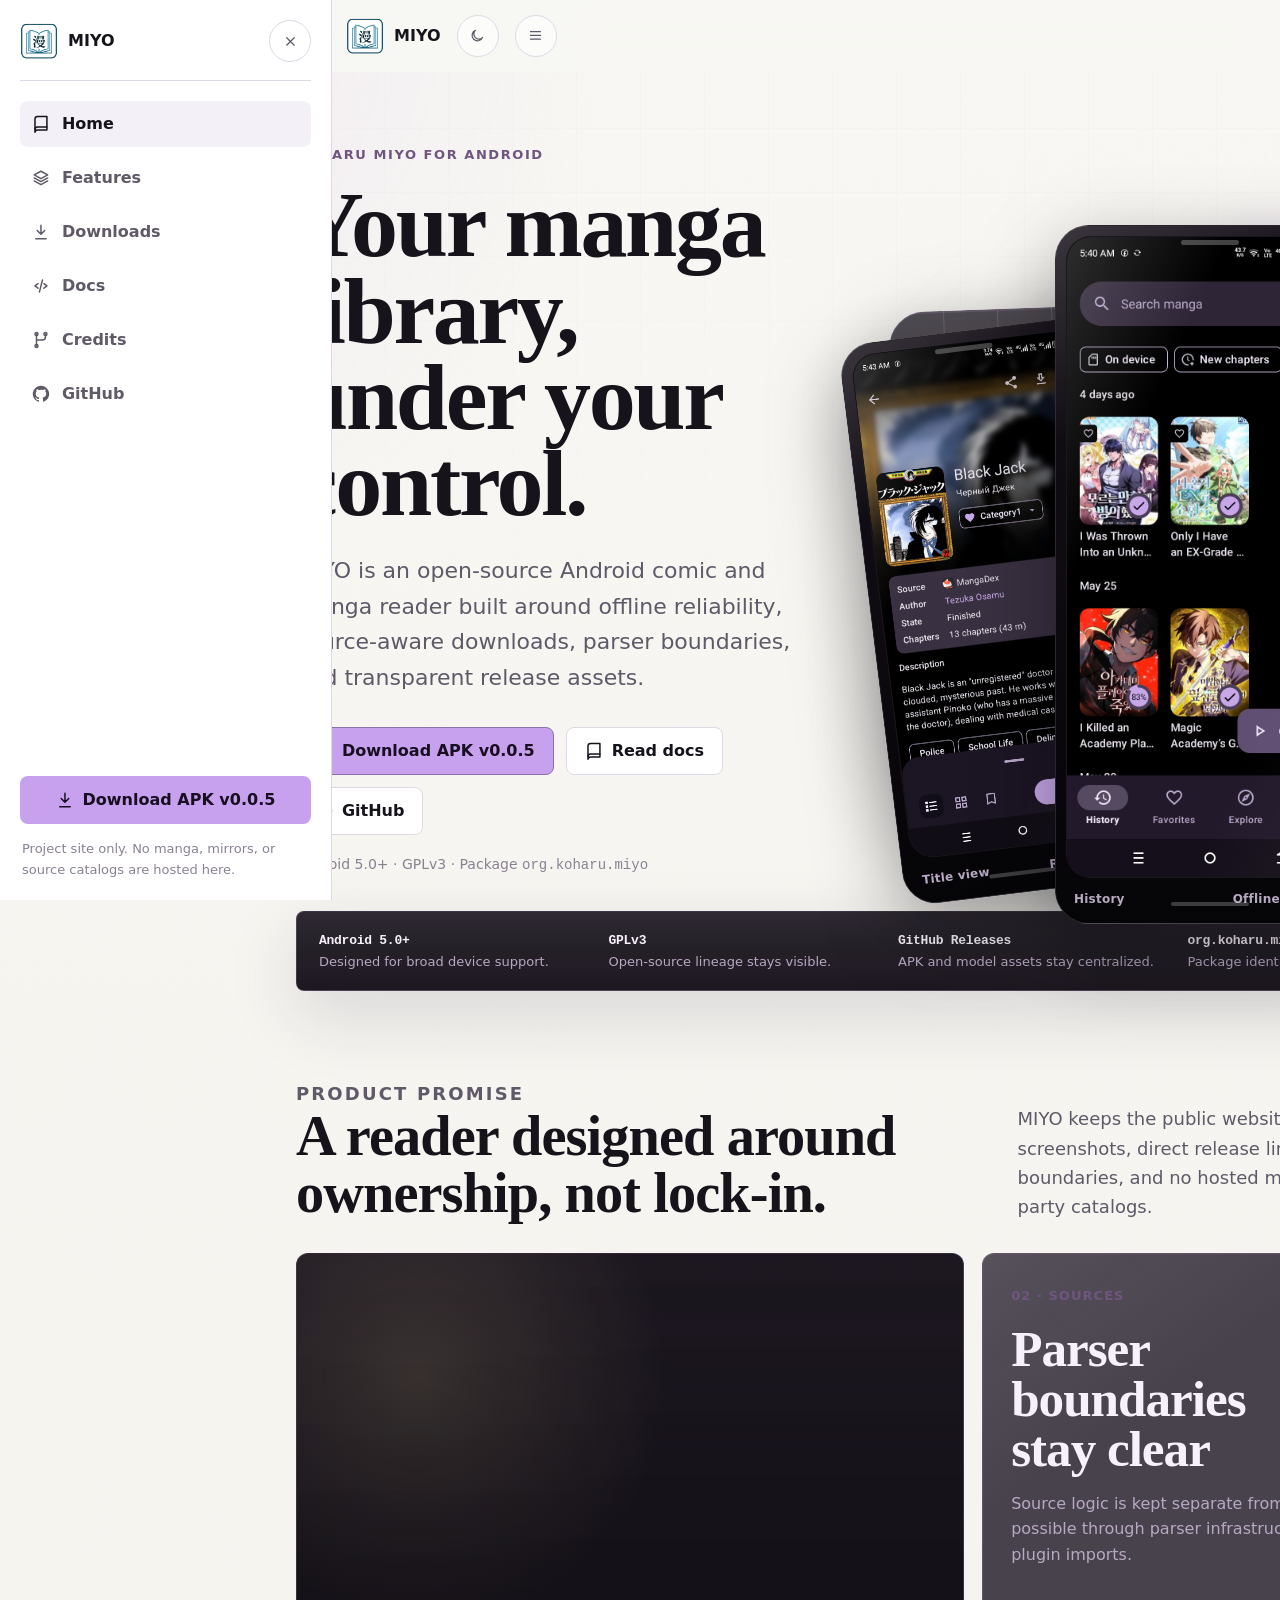
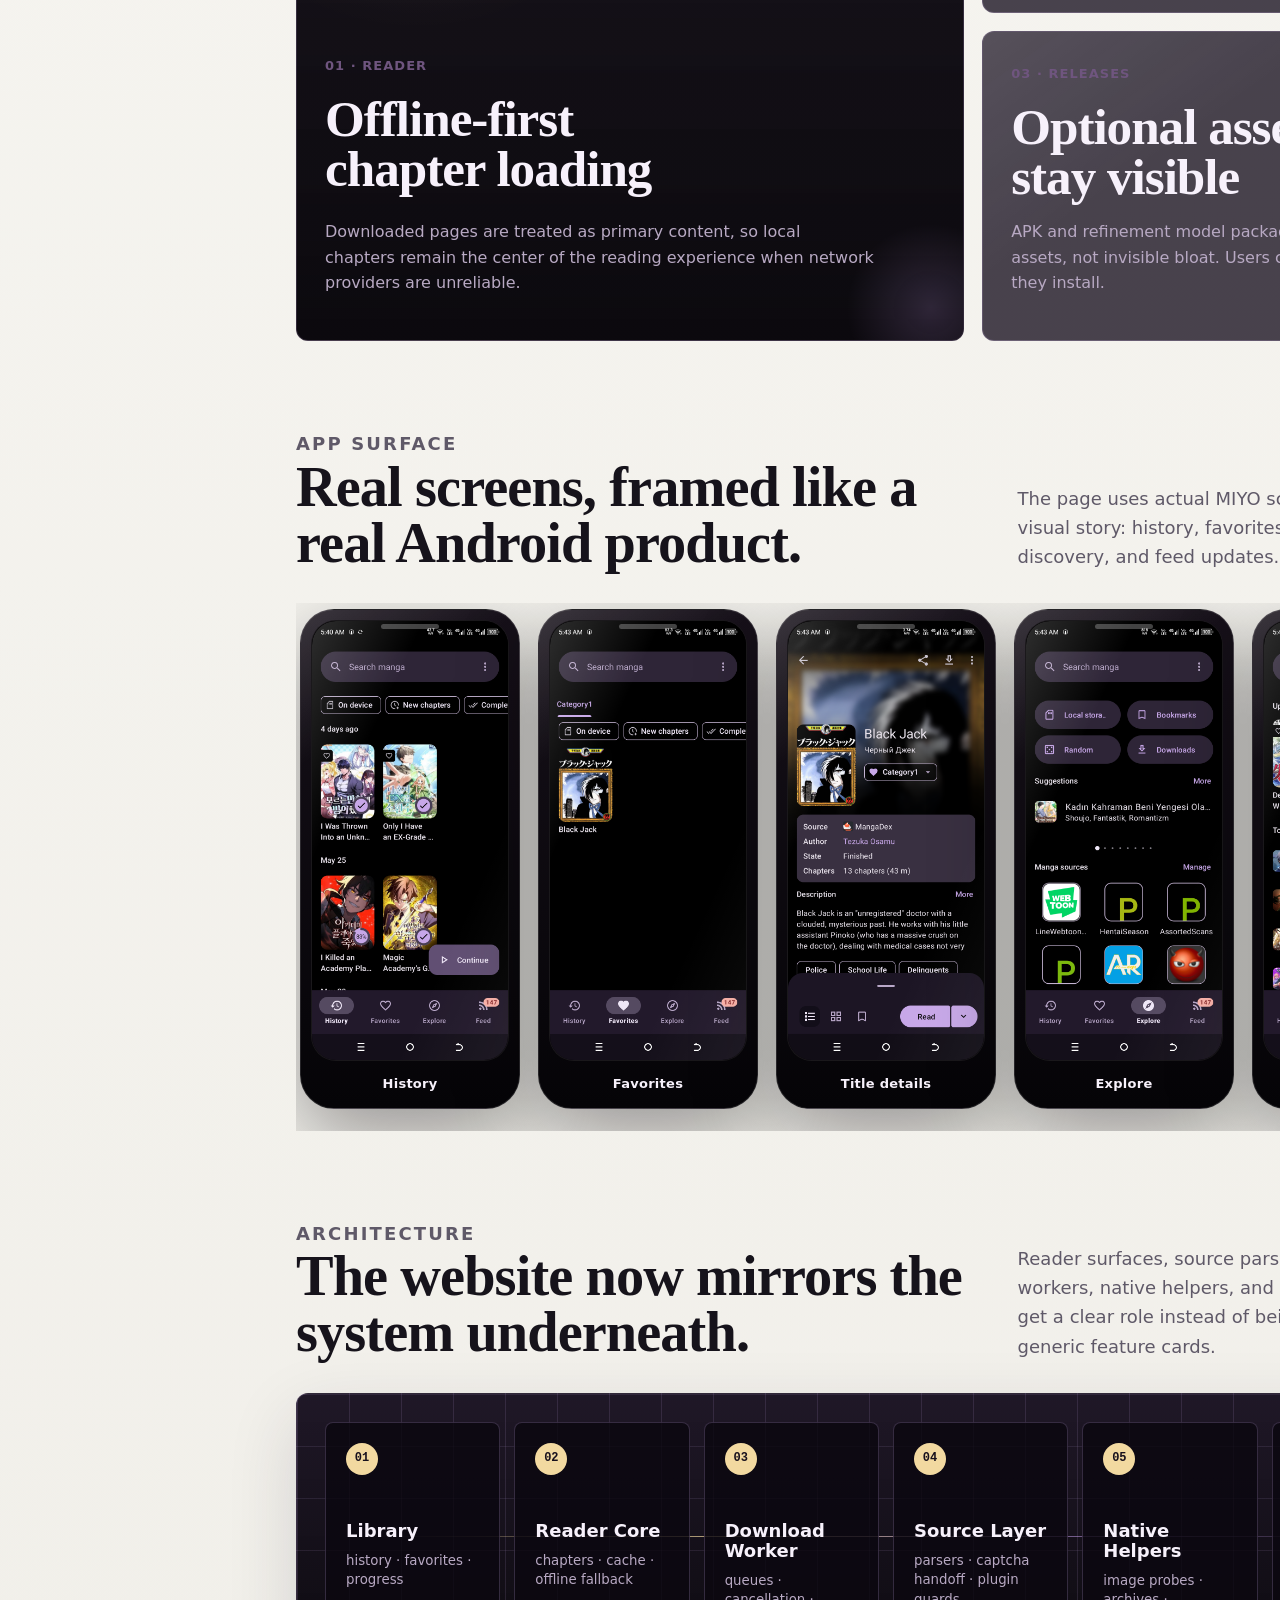
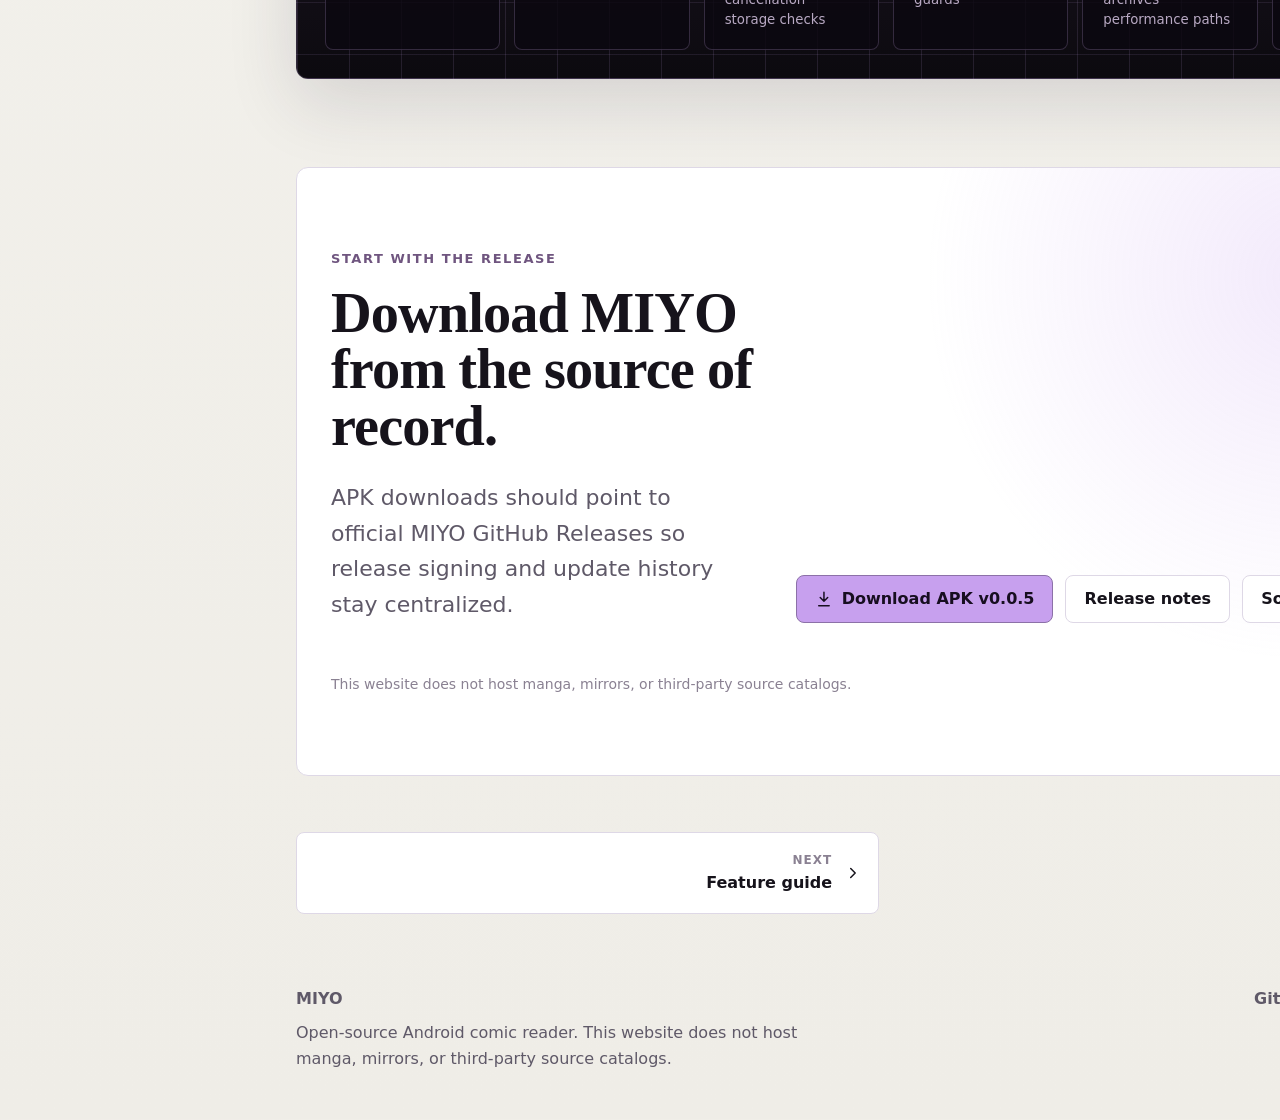
==== commit cd5911bc: "Redesign MIYO landing page" ====
--- a/index.html
+++ b/index.html
@@ -30,14 +30,14 @@
     </nav>
   </header>
 
-  <main id="main" class="shell">
-    <section class="hero">
-      <div>
+  <main id="main" class="shell landing-shell">
+    <section class="hero landing-hero">
+      <div class="hero-copy">
         <p class="eyebrow">Koharu Miyo for Android</p>
-        <h1>A reader that treats your library like it belongs to you.</h1>
+        <h1>Your manga library, under your control.</h1>
         <p class="lead">
-          MIYO is an open-source comic and manga reader focused on offline reliability,
-          parser extensibility, source-aware downloads, and practical native performance work.
+          MIYO is an open-source Android comic and manga reader built around offline reliability,
+          source-aware downloads, parser boundaries, and transparent release assets.
         </p>
         <div class="hero-actions">
           <a class="button primary" href="https://github.com/Torro101/MIYO/releases/download/v0.0.5/Miyo-v0.0.5-release.apk">
@@ -56,129 +56,136 @@
         <p class="fineprint">Android 5.0+ · GPLv3 · Package <code>org.koharu.miyo</code></p>
       </div>
 
-      <div class="hero-visual" aria-label="MIYO app screenshots">
-        <div class="screen-wall">
-          <figure class="shot-card large">
+      <div class="android-stage" aria-label="MIYO app screenshots in Android phone frames">
+        <figure class="android-phone phone-primary">
+          <div class="phone-glass">
             <img src="assets/screenshots/history.png" alt="MIYO history screen showing downloaded manga cards">
-            <figcaption class="shot-caption"><span>History</span><span>Offline progress</span></figcaption>
-          </figure>
-          <figure class="shot-card small">
+          </div>
+          <figcaption><span>History</span><strong>Offline progress</strong></figcaption>
+        </figure>
+        <figure class="android-phone phone-secondary">
+          <div class="phone-glass">
+            <img src="assets/screenshots/title.png" alt="MIYO manga title details screen">
+          </div>
+          <figcaption><span>Title view</span><strong>Reader flow</strong></figcaption>
+        </figure>
+        <figure class="android-phone phone-tertiary">
+          <div class="phone-glass">
             <img src="assets/screenshots/explore.png" alt="MIYO explore screen with source shortcuts and manga sources">
-            <figcaption class="shot-caption"><span>Explore</span><span>Sources</span></figcaption>
-          </figure>
-          <figure class="shot-card">
-            <img src="assets/screenshots/title.png" alt="MIYO manga detail screen">
-            <figcaption class="shot-caption"><span>Title view</span><span>Reader flow</span></figcaption>
-          </figure>
-          <figure class="shot-card">
-            <img src="assets/screenshots/feed.png" alt="MIYO feed screen with update menu">
-            <figcaption class="shot-caption"><span>Feed</span><span>Updates</span></figcaption>
-          </figure>
-        </div>
-      </div>
-    </section>
-
-    <section class="release-strip" aria-label="Latest release">
-      <div>
-        <strong>Latest release: v0.0.5</strong>
-        <span>APK and refinement model package are hosted on GitHub Releases.</span>
-      </div>
-      <a class="text-link" href="downloads/">View release page</a>
-    </section>
-
-    <section class="section">
-      <div class="section-head">
-        <div>
-          <p class="eyebrow">Why this fork exists</p>
-          <h2>Less marketing shell, more reader infrastructure.</h2>
+          </div>
+          <figcaption><span>Explore</span><strong>Source layer</strong></figcaption>
+        </figure>
+      </div>
+    </section>
+
+    <section class="release-strip trust-strip" aria-label="Project facts">
+      <div><strong>Android 5.0+</strong><span>Designed for broad device support.</span></div>
+      <div><strong>GPLv3</strong><span>Open-source lineage stays visible.</span></div>
+      <div><strong>GitHub Releases</strong><span>APK and model assets stay centralized.</span></div>
+      <div><strong>org.koharu.miyo</strong><span>Package identity remains explicit.</span></div>
+    </section>
+
+    <section class="section promise-section">
+      <div class="section-head editorial-head">
+        <div>
+          <p class="eyebrow">Product promise</p>
+          <h2>A reader designed around ownership, not lock-in.</h2>
         </div>
         <p>
-          MIYO continues the Kotatsu and Usagi lineage while pushing local reading,
-          download diagnostics, C++ helper paths, and release automation into sharper focus.
-        </p>
-      </div>
-      <div class="feature-grid">
-        <article class="feature-card">
-          <span class="card-kicker"><svg class="icon" aria-hidden="true"><use href="assets/icons.svg#book"></use></svg>Reader</span>
-          <h3>Downloaded-first chapter loading</h3>
-          <p>Downloaded pages are treated as primary content. Network fallback should not fight the local library when chapters already exist on disk.</p>
+          MIYO keeps the public website honest: real screenshots, direct release links,
+          clear source boundaries, and no hosted manga or third-party catalogs.
+        </p>
+      </div>
+      <div class="promise-grid">
+        <article class="promise-card promise-card-large">
+          <span class="card-kicker">01 · Reader</span>
+          <h3>Offline-first chapter loading</h3>
+          <p>Downloaded pages are treated as primary content, so local chapters remain the center of the reading experience when network providers are unreliable.</p>
         </article>
-        <article class="feature-card">
-          <span class="card-kicker"><svg class="icon" aria-hidden="true"><use href="assets/icons.svg#download"></use></svg>Downloads</span>
-          <h3>Background work with visible state</h3>
-          <p>Download workflows account for cancellation, stuck providers, storage validation, and user-visible progress surfaces.</p>
-        </article>
-        <article class="feature-card">
-          <span class="card-kicker"><svg class="icon" aria-hidden="true"><use href="assets/icons.svg#plug"></use></svg>Sources</span>
-          <h3>Parser and plugin boundaries</h3>
+        <article class="promise-card">
+          <span class="card-kicker">02 · Sources</span>
+          <h3>Parser boundaries stay clear</h3>
           <p>Source logic is kept separate from the reader where possible through parser infrastructure and guarded plugin imports.</p>
         </article>
-        <article class="feature-card">
-          <span class="card-kicker"><svg class="icon" aria-hidden="true"><use href="assets/icons.svg#zap"></use></svg>Native</span>
-          <h3>C++ where it earns its place</h3>
-          <p>Native helpers support image probing, archive work, and performance-sensitive paths without turning the app into a native rewrite.</p>
+        <article class="promise-card">
+          <span class="card-kicker">03 · Releases</span>
+          <h3>Optional assets stay visible</h3>
+          <p>APK and refinement model packages are release assets, not invisible bloat. Users can inspect what they install.</p>
         </article>
-        <article class="feature-card">
-          <span class="card-kicker"><svg class="icon" aria-hidden="true"><use href="assets/icons.svg#image"></use></svg>Refinement</span>
-          <h3>Optional local image tools</h3>
-          <p>Model packages are release assets, not invisible bloat. Users can keep refinement optional and inspect what they install.</p>
-        </article>
-        <article class="feature-card">
-          <span class="card-kicker"><svg class="icon" aria-hidden="true"><use href="assets/icons.svg#branch"></use></svg>Open source</span>
-          <h3>Credits stay visible</h3>
-          <p>MIYO is a rebranded continuation of Usagi, derived from Kotatsu. The website names that lineage directly.</p>
-        </article>
-      </div>
-    </section>
-
-    <section class="section">
-      <div class="section-head">
+      </div>
+    </section>
+
+    <section class="section device-gallery-section">
+      <div class="section-head editorial-head">
         <div>
           <p class="eyebrow">App surface</p>
-          <h2>The website now shows the actual app language.</h2>
+          <h2>Real screens, framed like a real Android product.</h2>
         </div>
         <p>
-          The screenshots are not filler mockups. They show the real black and purple reading UI,
-          bottom navigation, search surfaces, feed menu, title details, and source discovery flow.
-        </p>
-      </div>
-      <div class="app-gallery" aria-label="MIYO app screenshots">
-        <figure>
-          <img src="assets/screenshots/history.png" alt="MIYO history tab">
+          The page uses actual MIYO screenshots for the visual story: history, favorites,
+          title details, source discovery, and feed updates.
+        </p>
+      </div>
+      <div class="device-gallery" aria-label="MIYO app screenshot gallery">
+        <figure class="android-phone gallery-phone">
+          <div class="phone-glass"><img src="assets/screenshots/history.png" alt="MIYO history tab"></div>
           <figcaption>History</figcaption>
         </figure>
-        <figure>
-          <img src="assets/screenshots/favorites.png" alt="MIYO favorites tab">
+        <figure class="android-phone gallery-phone">
+          <div class="phone-glass"><img src="assets/screenshots/favorites.png" alt="MIYO favorites tab"></div>
           <figcaption>Favorites</figcaption>
         </figure>
-        <figure>
-          <img src="assets/screenshots/title.png" alt="MIYO title details">
+        <figure class="android-phone gallery-phone">
+          <div class="phone-glass"><img src="assets/screenshots/title.png" alt="MIYO title details"></div>
           <figcaption>Title details</figcaption>
         </figure>
-        <figure>
-          <img src="assets/screenshots/explore.png" alt="MIYO explore tab">
+        <figure class="android-phone gallery-phone">
+          <div class="phone-glass"><img src="assets/screenshots/explore.png" alt="MIYO explore tab"></div>
           <figcaption>Explore</figcaption>
         </figure>
-        <figure>
-          <img src="assets/screenshots/feed.png" alt="MIYO feed tab">
+        <figure class="android-phone gallery-phone">
+          <div class="phone-glass"><img src="assets/screenshots/feed.png" alt="MIYO feed tab"></div>
           <figcaption>Feed</figcaption>
         </figure>
       </div>
     </section>
 
-    <section class="section split">
+    <section class="section architecture-section">
+      <div class="section-head editorial-head">
+        <div>
+          <p class="eyebrow">Architecture</p>
+          <h2>The website now mirrors the system underneath.</h2>
+        </div>
+        <p>
+          Reader surfaces, source parsing, download workers, native helpers, and release assets
+          each get a clear role instead of being flattened into generic feature cards.
+        </p>
+      </div>
+      <div class="architecture-panel" aria-label="MIYO architecture diagram">
+        <div class="architecture-node node-library"><span>01</span><strong>Library</strong><small>history · favorites · progress</small></div>
+        <div class="architecture-node node-reader"><span>02</span><strong>Reader Core</strong><small>chapters · cache · offline fallback</small></div>
+        <div class="architecture-node node-downloads"><span>03</span><strong>Download Worker</strong><small>queues · cancellation · storage checks</small></div>
+        <div class="architecture-node node-sources"><span>04</span><strong>Source Layer</strong><small>parsers · captcha handoff · plugin guards</small></div>
+        <div class="architecture-node node-native"><span>05</span><strong>Native Helpers</strong><small>image probes · archives · performance paths</small></div>
+        <div class="architecture-node node-release"><span>06</span><strong>GitHub Releases</strong><small>APK · model assets · update history</small></div>
+      </div>
+    </section>
+
+    <section class="section final-cta">
       <div>
-        <p class="eyebrow">Architecture</p>
-        <h2>Simple pages, clear layers.</h2>
-        <p class="lead">The public site mirrors the project shape: reader, downloads, sources, native helpers, releases, and credits each have their own page or section.</p>
-      </div>
-      <ol class="system-list">
-        <li><span>Reader</span><strong>chapter pages, progress, cache, offline fallback</strong></li>
-        <li><span>Downloads</span><strong>workers, notifications, storage validation, cancellation</strong></li>
-        <li><span>Sources</span><strong>parsers, captcha handoff, source settings, plugin guards</strong></li>
-        <li><span>Native</span><strong>image probes, archive helpers, refinement acceleration</strong></li>
-        <li><span>Release</span><strong>GitHub Actions, APK assets, model package assets</strong></li>
-      </ol>
+        <p class="eyebrow">Start with the release</p>
+        <h2>Download MIYO from the source of record.</h2>
+        <p class="lead">APK downloads should point to official MIYO GitHub Releases so release signing and update history stay centralized.</p>
+      </div>
+      <div class="hero-actions">
+        <a class="button primary" href="https://github.com/Torro101/MIYO/releases/download/v0.0.5/Miyo-v0.0.5-release.apk">
+          <svg class="icon" aria-hidden="true"><use href="assets/icons.svg#download"></use></svg>
+          Download APK v0.0.5
+        </a>
+        <a class="button secondary" href="downloads/">Release notes</a>
+        <a class="button secondary" href="github/">Source repository</a>
+      </div>
+      <p class="fineprint">This website does not host manga, mirrors, or third-party source catalogs.</p>
     </section>
 
     <nav class="pager" aria-label="Page navigation">
--- a/styles.css
+++ b/styles.css
@@ -95,6 +95,8 @@
   background: color-mix(in oklab, var(--surface-2) 80%, black 3%);
   border: 1px solid var(--line);
   border-radius: var(--radius);
+  white-space: pre-wrap;
+  overflow-wrap: anywhere;
 }
 
 ::selection {
@@ -752,6 +754,7 @@
 
 .markdown-panel {
   padding: 30px;
+  overflow: hidden;
 }
 
 .markdown-panel h2,
@@ -779,6 +782,7 @@
 
 .release-table {
   width: 100%;
+  table-layout: fixed;
   border-collapse: collapse;
   background: var(--surface);
   border: 1px solid var(--line);
@@ -791,6 +795,8 @@
   padding: 16px;
   text-align: left;
   border-bottom: 1px solid var(--line);
+  overflow-wrap: anywhere;
+  vertical-align: top;
 }
 
 .release-table tr:last-child td {
@@ -965,6 +971,377 @@
   font-size: clamp(38px, 7vw, 68px);
 }
 
+.landing-shell {
+  --landing-ink: #f7f1fb;
+  --landing-muted: #b8a9c3;
+  --landing-panel: rgba(24, 16, 31, 0.78);
+  --landing-panel-strong: rgba(14, 9, 19, 0.94);
+  --landing-line: rgba(215, 181, 250, 0.18);
+  --landing-warm: #f2d9a0;
+}
+
+.landing-hero {
+  position: relative;
+  grid-template-columns: minmax(0, 0.9fr) minmax(420px, 1.1fr);
+  min-height: 820px;
+  isolation: isolate;
+}
+
+.landing-hero::before {
+  content: "";
+  position: absolute;
+  inset: 4rem -10vw auto auto;
+  z-index: -1;
+  width: min(760px, 70vw);
+  height: 620px;
+  background:
+    radial-gradient(circle at 60% 40%, rgba(199, 160, 238, 0.32), transparent 34%),
+    radial-gradient(circle at 28% 68%, rgba(242, 217, 160, 0.16), transparent 30%),
+    linear-gradient(135deg, rgba(255, 255, 255, 0.08), transparent 52%);
+  filter: blur(10px);
+  border-radius: 999px;
+}
+
+.hero-copy {
+  position: relative;
+  z-index: 2;
+}
+
+.android-stage {
+  position: relative;
+  min-height: 650px;
+}
+
+.android-stage::before {
+  content: "";
+  position: absolute;
+  inset: 18% 4% 10% 6%;
+  background:
+    linear-gradient(90deg, rgba(215, 181, 250, 0.2) 1px, transparent 1px),
+    linear-gradient(180deg, rgba(215, 181, 250, 0.14) 1px, transparent 1px),
+    rgba(16, 10, 21, 0.72);
+  background-size: 54px 54px;
+  border: 1px solid var(--landing-line);
+  border-radius: 36px;
+  box-shadow: 0 34px 100px rgba(0, 0, 0, 0.32);
+  transform: rotate(-2deg);
+}
+
+.android-phone {
+  position: relative;
+  margin: 0;
+  padding: 10px;
+  color: var(--landing-ink);
+  background:
+    linear-gradient(145deg, rgba(255, 255, 255, 0.16), transparent 24%),
+    linear-gradient(180deg, #161019, #050407);
+  border: 1px solid rgba(255, 255, 255, 0.13);
+  border-radius: 34px;
+  box-shadow: 0 28px 80px rgba(5, 3, 8, 0.38);
+}
+
+.android-phone::before {
+  content: "";
+  position: absolute;
+  top: 14px;
+  left: 50%;
+  z-index: 3;
+  width: 58px;
+  height: 5px;
+  background: rgba(255, 255, 255, 0.26);
+  border-radius: 999px;
+  transform: translateX(-50%);
+}
+
+.android-phone::after {
+  content: "";
+  position: absolute;
+  left: 50%;
+  bottom: 17px;
+  z-index: 3;
+  width: 78px;
+  height: 4px;
+  background: rgba(255, 255, 255, 0.22);
+  border-radius: 999px;
+  transform: translateX(-50%);
+}
+
+.phone-glass {
+  position: relative;
+  overflow: hidden;
+  border: 1px solid rgba(255, 255, 255, 0.08);
+  border-radius: 25px;
+  background: #070408;
+}
+
+.phone-glass::before {
+  content: "";
+  position: absolute;
+  inset: 0;
+  z-index: 2;
+  pointer-events: none;
+  background: linear-gradient(115deg, rgba(255, 255, 255, 0.18), transparent 28%, transparent 72%, rgba(255, 255, 255, 0.05));
+  mix-blend-mode: screen;
+}
+
+.phone-glass img {
+  width: 100%;
+  aspect-ratio: 720 / 1612;
+  object-fit: cover;
+}
+
+.android-phone figcaption {
+  display: flex;
+  align-items: center;
+  justify-content: space-between;
+  gap: 12px;
+  padding: 12px 8px 4px;
+  color: var(--landing-muted);
+  font-size: 12px;
+  font-weight: 780;
+  letter-spacing: 0.02em;
+}
+
+.android-phone figcaption span,
+.android-phone figcaption strong {
+  color: inherit;
+}
+
+.phone-primary {
+  position: absolute;
+  right: 18%;
+  top: 6%;
+  z-index: 3;
+  width: min(310px, 45vw);
+}
+
+.phone-secondary {
+  position: absolute;
+  left: 2%;
+  top: 22%;
+  z-index: 2;
+  width: min(250px, 35vw);
+  transform: rotate(-7deg);
+}
+
+.phone-tertiary {
+  position: absolute;
+  right: 0;
+  bottom: 2%;
+  z-index: 1;
+  width: min(228px, 32vw);
+  transform: rotate(6deg);
+}
+
+.trust-strip {
+  display: grid;
+  grid-template-columns: repeat(4, minmax(0, 1fr));
+  margin-top: -54px;
+  background:
+    linear-gradient(180deg, rgba(255, 255, 255, 0.08), transparent),
+    var(--landing-panel-strong);
+  border-color: var(--landing-line);
+}
+
+.trust-strip div {
+  min-width: 0;
+}
+
+.trust-strip strong,
+.trust-strip span {
+  display: block;
+}
+
+.trust-strip strong {
+  color: var(--landing-ink);
+  font-family: var(--mono);
+  font-size: 13px;
+  letter-spacing: -0.02em;
+}
+
+.trust-strip span {
+  color: var(--landing-muted);
+  font-size: 13px;
+}
+
+.editorial-head h2 {
+  max-width: 820px;
+}
+
+.promise-grid {
+  display: grid;
+  grid-template-columns: 1.15fr 0.85fr;
+  gap: 18px;
+}
+
+.promise-card {
+  position: relative;
+  overflow: hidden;
+  min-height: 270px;
+  padding: 28px;
+  background:
+    linear-gradient(145deg, rgba(255, 255, 255, 0.08), transparent 38%),
+    var(--landing-panel);
+  border: 1px solid var(--landing-line);
+  border-radius: calc(var(--radius) * 1.5);
+}
+
+.promise-card::after {
+  content: "";
+  position: absolute;
+  right: -4rem;
+  bottom: -4rem;
+  width: 12rem;
+  height: 12rem;
+  background: radial-gradient(circle, rgba(199, 160, 238, 0.18), transparent 62%);
+  border-radius: 50%;
+}
+
+.promise-card-large {
+  grid-row: span 2;
+  min-height: 558px;
+  display: flex;
+  flex-direction: column;
+  justify-content: flex-end;
+  background:
+    linear-gradient(180deg, transparent, rgba(5, 4, 7, 0.72)),
+    radial-gradient(circle at 18% 18%, rgba(242, 217, 160, 0.16), transparent 32%),
+    var(--landing-panel-strong);
+}
+
+.promise-card h3 {
+  max-width: 14ch;
+  color: var(--landing-ink);
+  font-family: var(--display);
+  font-size: clamp(30px, 4vw, 52px);
+  line-height: 0.98;
+  letter-spacing: -0.02em;
+}
+
+.promise-card p {
+  position: relative;
+  z-index: 1;
+  max-width: 54ch;
+  color: var(--landing-muted);
+}
+
+.device-gallery {
+  display: grid;
+  grid-auto-flow: column;
+  grid-auto-columns: minmax(190px, 1fr);
+  gap: 18px;
+  overflow-x: auto;
+  padding: 6px 4px 22px;
+  scroll-snap-type: x mandatory;
+}
+
+.gallery-phone {
+  min-width: 190px;
+  scroll-snap-align: start;
+}
+
+.gallery-phone::after {
+  display: none;
+}
+
+.gallery-phone figcaption {
+  justify-content: center;
+  color: var(--landing-ink);
+  font-size: 13px;
+}
+
+.architecture-panel {
+  position: relative;
+  display: grid;
+  grid-template-columns: repeat(6, minmax(0, 1fr));
+  gap: 14px;
+  padding: 28px;
+  overflow: hidden;
+  background:
+    linear-gradient(90deg, rgba(215, 181, 250, 0.12) 1px, transparent 1px),
+    linear-gradient(180deg, rgba(215, 181, 250, 0.1) 1px, transparent 1px),
+    linear-gradient(180deg, rgba(22, 14, 30, 0.96), rgba(7, 5, 10, 0.98));
+  background-size: 52px 52px, 52px 52px, auto;
+  border: 1px solid var(--landing-line);
+  border-radius: calc(var(--radius) * 1.5);
+  box-shadow: var(--shadow);
+}
+
+.architecture-panel::before {
+  content: "";
+  position: absolute;
+  left: 6%;
+  right: 6%;
+  top: 50%;
+  height: 1px;
+  background: linear-gradient(90deg, transparent, rgba(242, 217, 160, 0.7), rgba(199, 160, 238, 0.55), transparent);
+}
+
+.architecture-node {
+  position: relative;
+  z-index: 1;
+  min-height: 210px;
+  padding: 20px;
+  background: rgba(12, 8, 17, 0.82);
+  border: 1px solid rgba(215, 181, 250, 0.2);
+  border-radius: var(--radius);
+}
+
+.architecture-node span {
+  display: inline-flex;
+  align-items: center;
+  justify-content: center;
+  width: 32px;
+  height: 32px;
+  margin-bottom: 46px;
+  color: #17101d;
+  background: var(--landing-warm);
+  border-radius: 50%;
+  font-family: var(--mono);
+  font-size: 12px;
+  font-weight: 900;
+}
+
+.architecture-node strong,
+.architecture-node small {
+  display: block;
+}
+
+.architecture-node strong {
+  color: var(--landing-ink);
+  font-size: 18px;
+  line-height: 1.12;
+}
+
+.architecture-node small {
+  margin-top: 10px;
+  color: var(--landing-muted);
+  line-height: 1.45;
+}
+
+.final-cta {
+  display: grid;
+  grid-template-columns: minmax(0, 1fr) auto;
+  gap: 32px;
+  align-items: end;
+  padding: 80px 34px;
+  margin-top: 88px;
+  background:
+    radial-gradient(circle at 86% 18%, rgba(199, 160, 238, 0.22), transparent 34%),
+    var(--surface);
+  border: 1px solid var(--line);
+  border-radius: calc(var(--radius) * 1.5);
+}
+
+.final-cta .hero-actions {
+  justify-content: flex-end;
+  margin-top: 0;
+}
+
+.final-cta .fineprint {
+  grid-column: 1 / -1;
+}
+
 @media (min-width: 1180px) {
   body.sidebar-wide-open {
     padding-left: 296px;
@@ -1018,15 +1395,24 @@
   }
 
   .screen-wall {
-    grid-template-columns: repeat(2, minmax(0, 1fr));
+    display: flex;
+    gap: 16px;
+    overflow-x: auto;
+    padding: 4px 4px 16px;
+    scroll-snap-type: x mandatory;
+  }
+
+  .screen-wall .shot-card {
+    min-width: min(270px, 74vw);
+    scroll-snap-align: start;
+  }
+
+  .shot-card.small {
+    margin-top: 0;
   }
 
   .app-gallery {
-    grid-auto-columns: minmax(172px, 58%);
-  }
-
-  .shot-card.large {
-    grid-column: span 1;
+    grid-auto-columns: minmax(210px, 72%);
   }
 
   .feature-grid,
@@ -1050,6 +1436,58 @@
     width: 100%;
   }
 
+  .markdown-panel {
+    padding: 22px;
+  }
+
+  .release-table,
+  .release-table tbody,
+  .release-table tr,
+  .release-table td {
+    display: block;
+    width: 100%;
+  }
+
+  .release-table thead {
+    display: none;
+  }
+
+  .release-table {
+    border-collapse: separate;
+    border-spacing: 0;
+    background: transparent;
+    border: 0;
+  }
+
+  .release-table tr {
+    margin: 0 0 12px;
+    background: var(--surface);
+    border: 1px solid var(--line);
+    border-radius: var(--radius);
+    overflow: hidden;
+  }
+
+  .release-table td {
+    display: grid;
+    grid-template-columns: minmax(92px, 0.42fr) minmax(0, 1fr);
+    gap: 12px;
+    padding: 12px 14px;
+    border-bottom: 1px solid var(--line);
+  }
+
+  .release-table td::before {
+    content: attr(data-label);
+    color: var(--muted);
+    font-size: 12px;
+    font-weight: 850;
+    letter-spacing: 0.08em;
+    text-transform: uppercase;
+  }
+
+  .release-table td:last-child {
+    border-bottom: 0;
+  }
+
   .github-body {
     grid-template-columns: 1fr;
     padding: 24px;
@@ -1059,6 +1497,107 @@
 @media (max-width: 1179px) {
   body.sidebar-open {
     overflow: hidden;
+  }
+}
+
+@media (max-width: 1180px) {
+  .architecture-panel {
+    grid-template-columns: repeat(3, minmax(0, 1fr));
+  }
+}
+
+@media (max-width: 1050px) {
+  .landing-hero {
+    grid-template-columns: 1fr;
+  }
+
+  .android-stage {
+    min-height: 620px;
+    max-width: 720px;
+  }
+
+  .trust-strip {
+    grid-template-columns: repeat(2, minmax(0, 1fr));
+    margin-top: 0;
+  }
+
+  .promise-grid,
+  .final-cta {
+    grid-template-columns: 1fr;
+  }
+
+  .final-cta .hero-actions {
+    justify-content: flex-start;
+  }
+}
+
+@media (max-width: 760px) {
+  .landing-hero {
+    padding-top: 42px;
+  }
+
+  .android-stage {
+    display: grid;
+    grid-auto-flow: column;
+    grid-auto-columns: minmax(230px, 72vw);
+    gap: 16px;
+    min-height: auto;
+    overflow-x: auto;
+    padding: 4px 4px 20px;
+    scroll-snap-type: x mandatory;
+  }
+
+  .android-stage::before {
+    display: none;
+  }
+
+  .phone-primary,
+  .phone-secondary,
+  .phone-tertiary {
+    position: relative;
+    inset: auto;
+    width: auto;
+    transform: none;
+    scroll-snap-align: start;
+  }
+
+  .trust-strip {
+    grid-template-columns: 1fr;
+  }
+
+  .promise-card,
+  .promise-card-large {
+    min-height: auto;
+  }
+
+  .promise-card h3 {
+    max-width: 100%;
+  }
+
+  .architecture-panel {
+    grid-template-columns: 1fr;
+  }
+
+  .architecture-panel::before {
+    top: 8%;
+    bottom: 8%;
+    left: 44px;
+    right: auto;
+    width: 1px;
+    height: auto;
+    background: linear-gradient(180deg, transparent, rgba(242, 217, 160, 0.7), rgba(199, 160, 238, 0.55), transparent);
+  }
+
+  .architecture-node {
+    min-height: 150px;
+  }
+
+  .architecture-node span {
+    margin-bottom: 24px;
+  }
+
+  .final-cta {
+    padding: 34px 22px;
   }
 }
 
